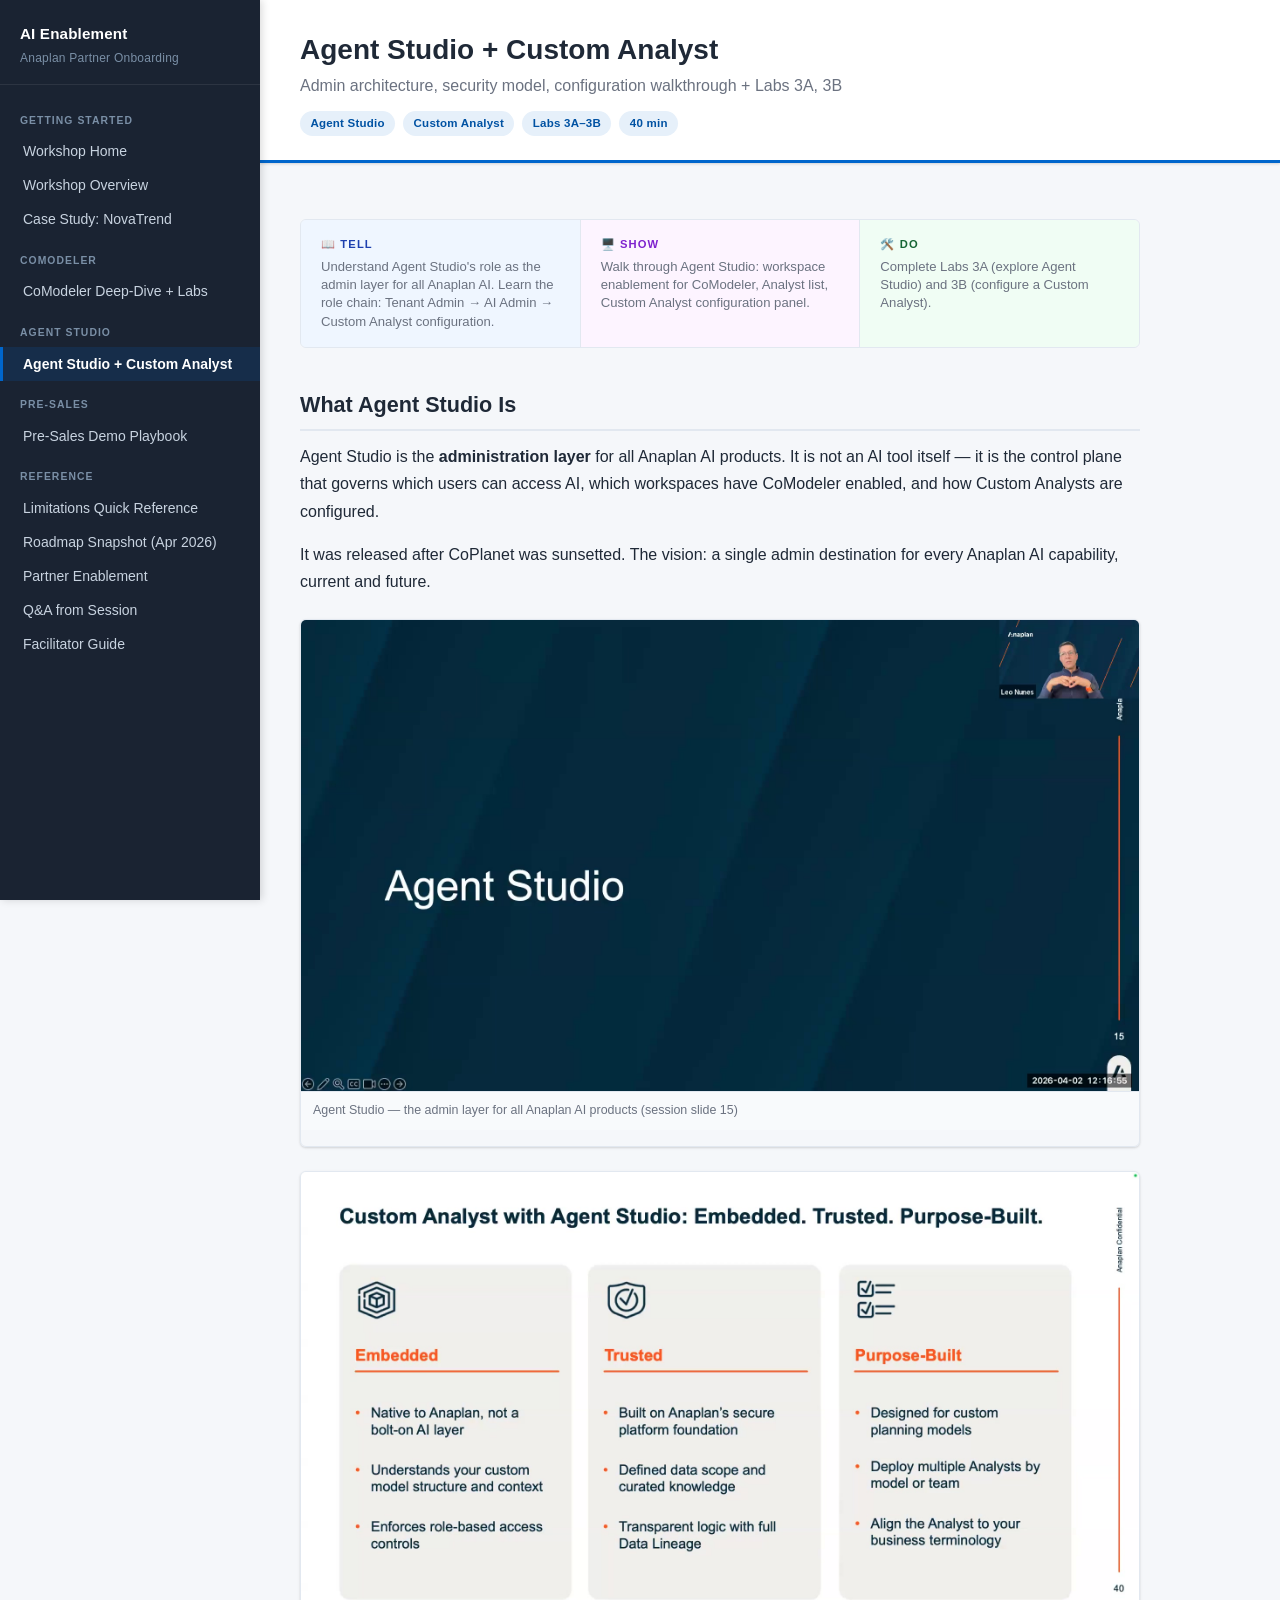
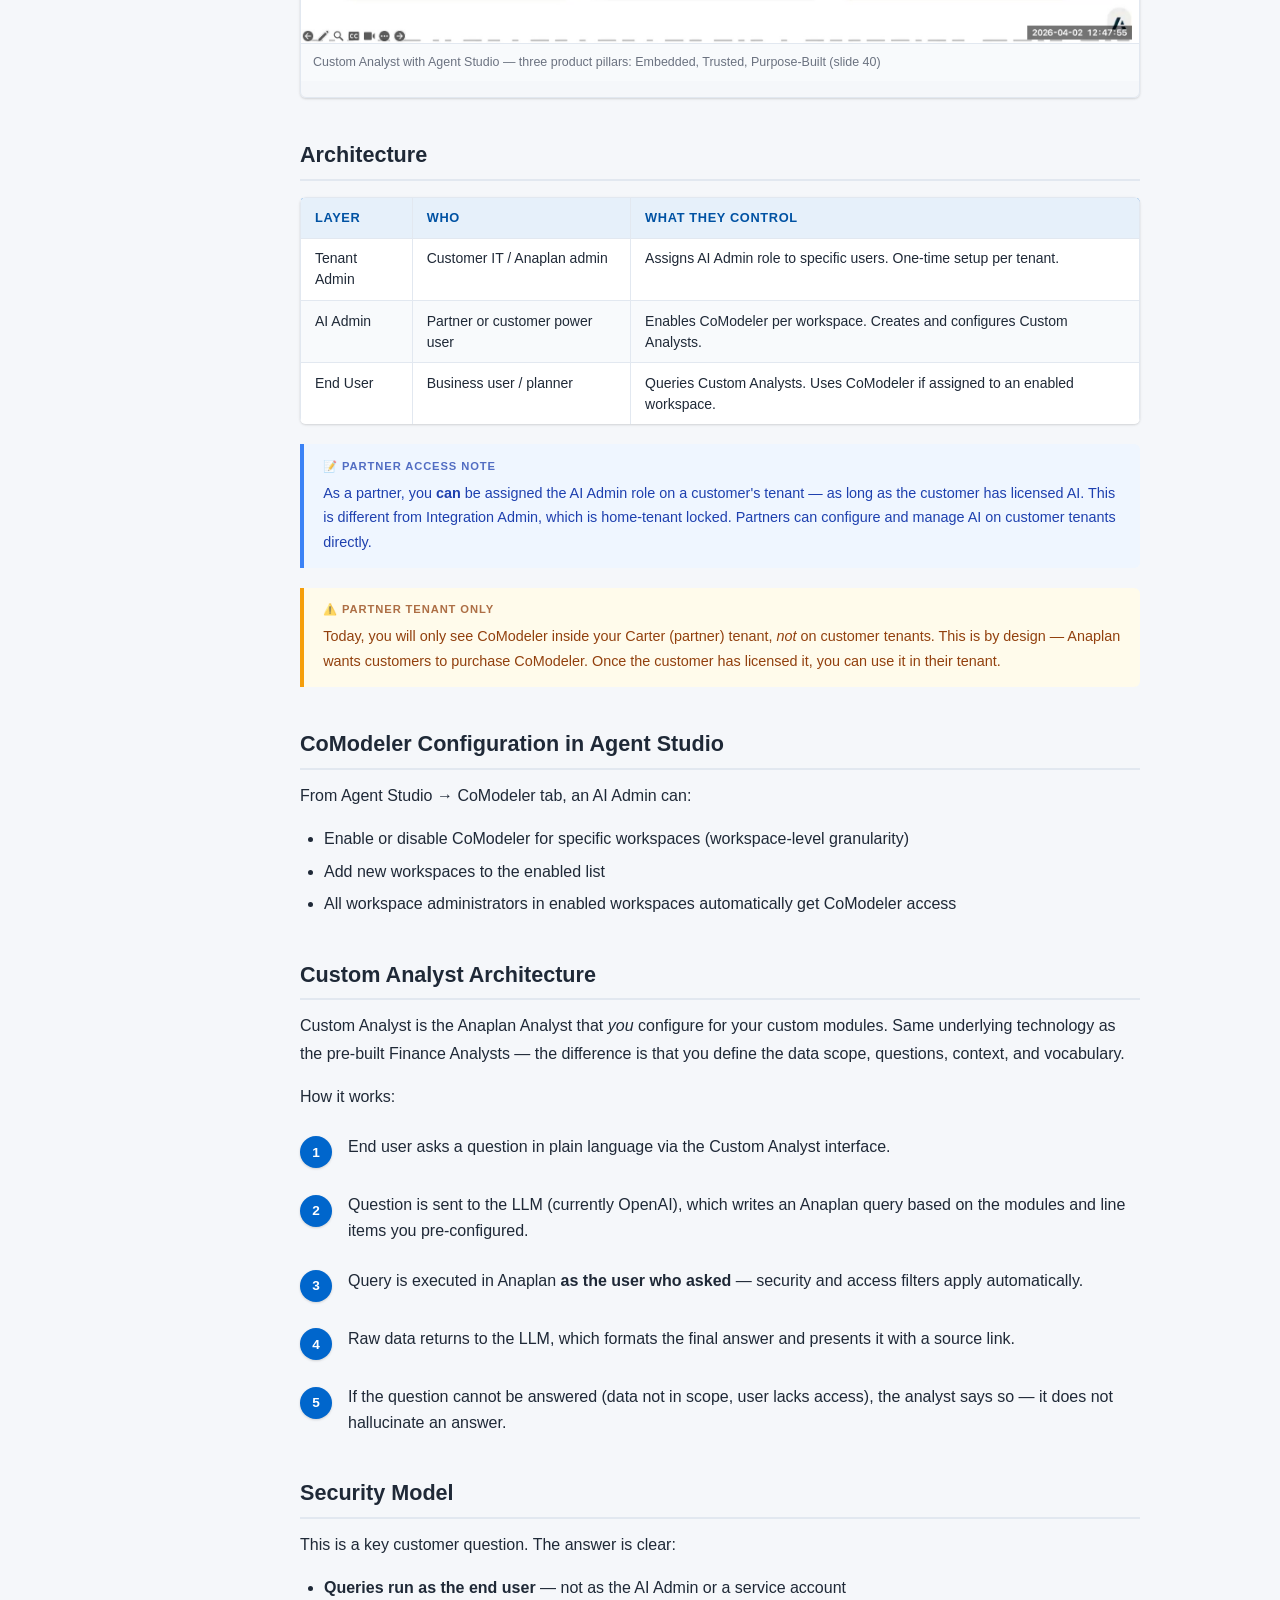
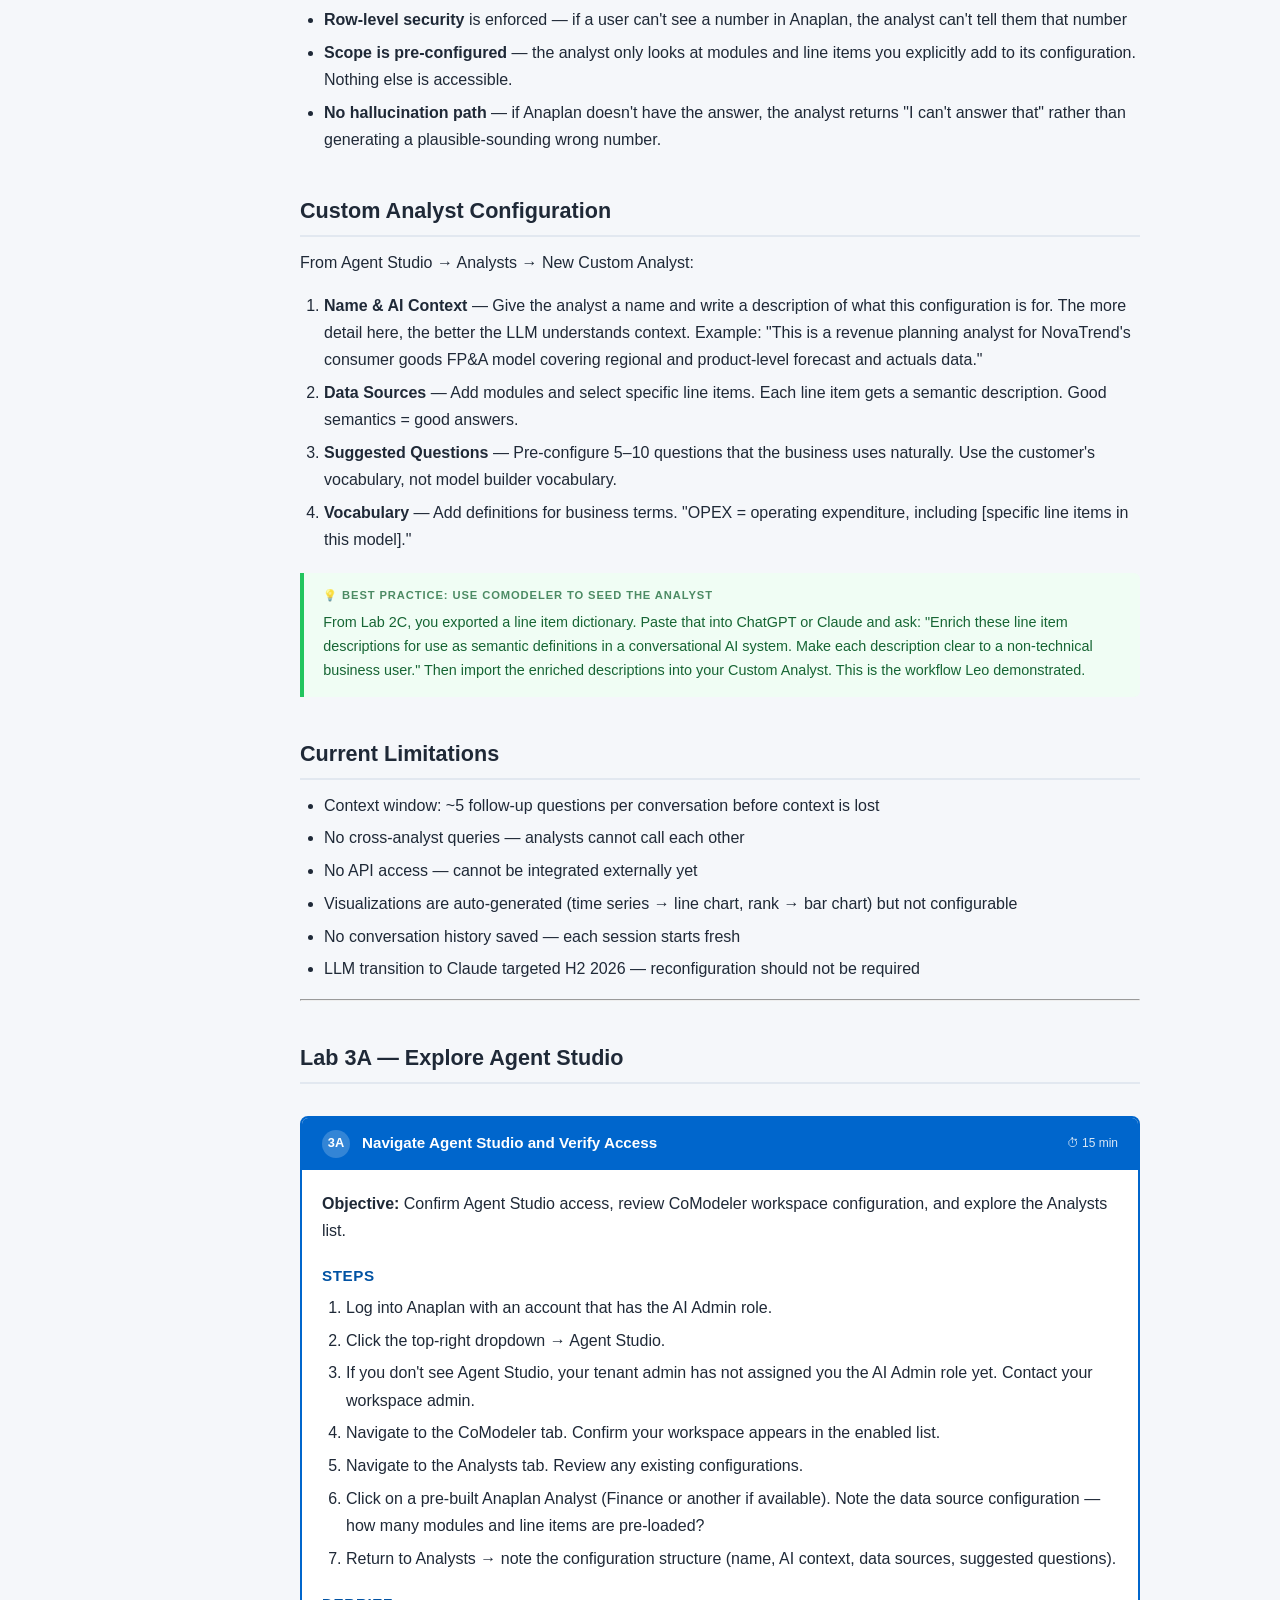
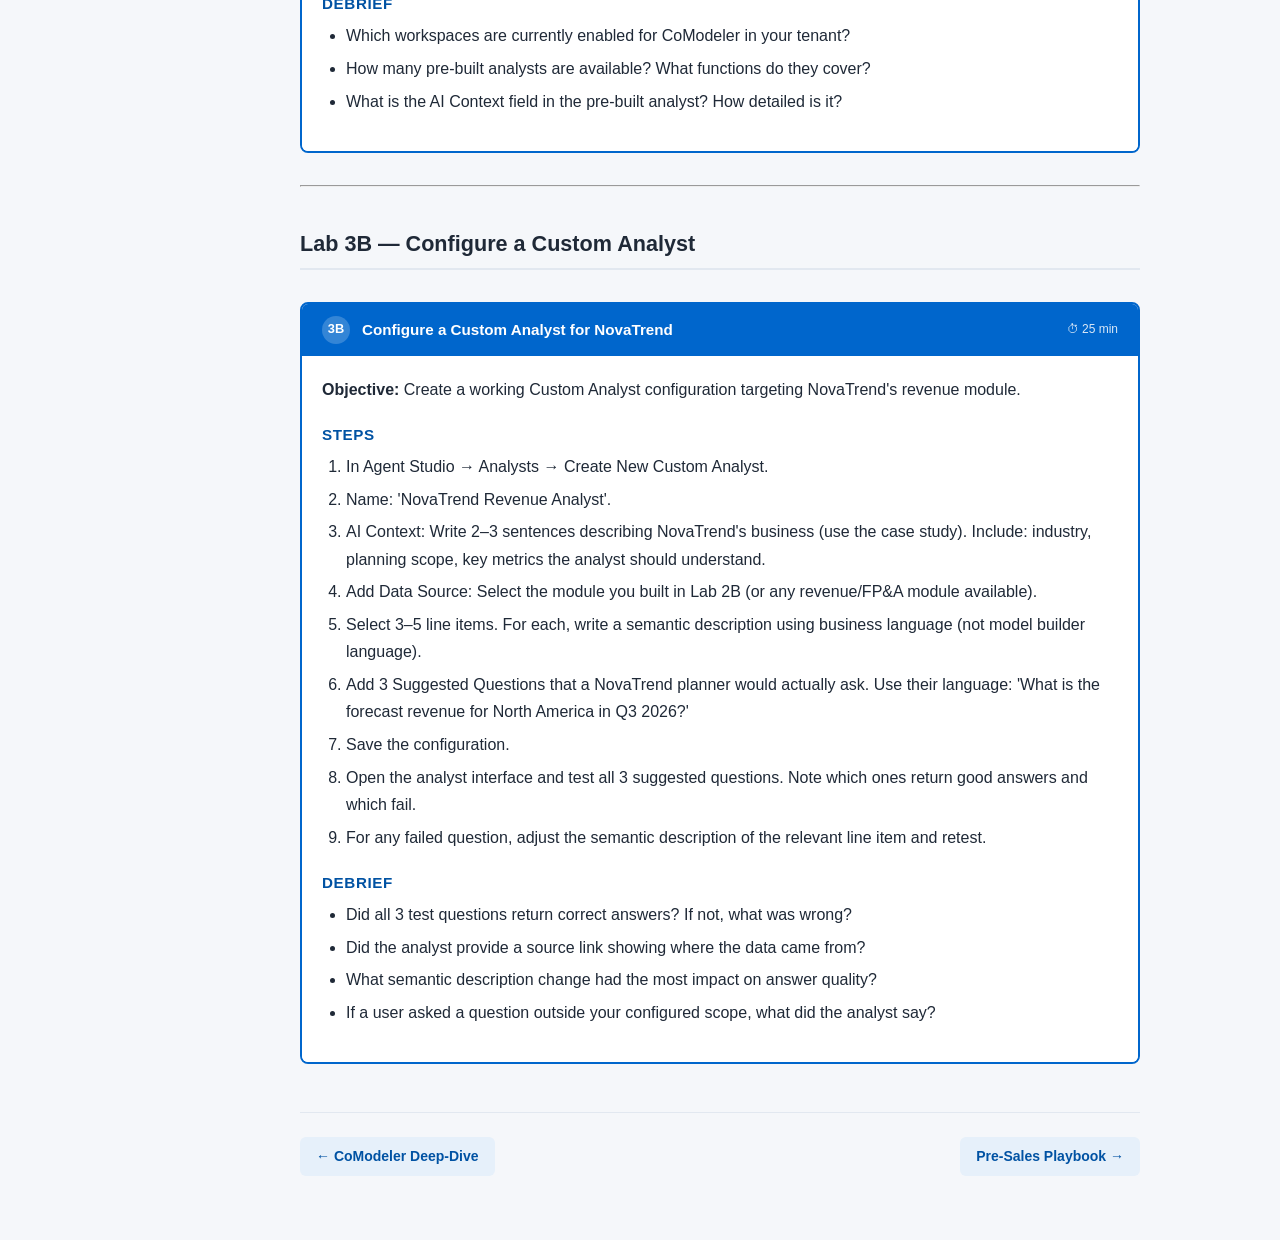
==== 04-agent-studio.html @ 0d99a853 "Initial build: AI Enablement Lab Guide (April 2026)" ====
<!DOCTYPE html>
<html lang="en">
<head>
  <meta charset="UTF-8">
  <meta name="viewport" content="width=device-width, initial-scale=1.0">
  <title>Agent Studio + Custom Analyst — AI Enablement Lab Guide</title>
  <link rel="stylesheet" href="./css/style.css">
</head>
<body>
  <div class="mobile-header">
    <button id="hamburger">☰</button>
    <span>AI Enablement Lab Guide</span>
  </div>

  <nav class="sidebar">
    <div class="sidebar-header">
      <div class="sidebar-title">AI Enablement</div>
      <div class="sidebar-subtitle">Anaplan Partner Onboarding</div>
    </div>
    <ul class="nav-list">
      <li class="nav-section-title">Getting Started</li>
      <li><a class="nav-link" href="./index.html">Workshop Home</a></li>
      <li><a class="nav-link" href="./01-overview.html">Workshop Overview</a></li>
      <li><a class="nav-link" href="./02-case-study.html">Case Study: NovaTrend</a></li>
      <li class="nav-section-title">CoModeler</li>
      <li><a class="nav-link" href="./03-comodeler.html">CoModeler Deep-Dive + Labs</a></li>
      <li class="nav-section-title">Agent Studio</li>
      <li><a class="nav-link active" href="./04-agent-studio.html">Agent Studio + Custom Analyst</a></li>
      <li class="nav-section-title">Pre-Sales</li>
      <li><a class="nav-link" href="./05-presales-demo.html">Pre-Sales Demo Playbook</a></li>
      <li class="nav-section-title">Reference</li>
      <li><a class="nav-link" href="./06-limitations.html">Limitations Quick Reference</a></li>
      <li><a class="nav-link" href="./07-roadmap.html">Roadmap Snapshot (Apr 2026)</a></li>
      <li><a class="nav-link" href="./08-partner-enablement.html">Partner Enablement</a></li>
      <li><a class="nav-link" href="./09-qanda.html">Q&amp;A from Session</a></li>
      <li><a class="nav-link" href="./10-facilitator.html">Facilitator Guide</a></li>
    </ul>
  </nav>

  <main class="main-content">
    <div class="content-header">
      <h1>Agent Studio + Custom Analyst</h1>
      <p class="subtitle">Admin architecture, security model, configuration walkthrough + Labs 3A, 3B</p>
      <div class="badge-row">
        <span class="content-badge">Agent Studio</span>
        <span class="content-badge">Custom Analyst</span>
        <span class="content-badge">Labs 3A–3B</span>
        <span class="content-badge">40 min</span>
      </div>
    </div>
    <div class="content-body">
      <div class="tsd-banner">
        <div class="tsd-step tsd-step-tell">
          <div class="tsd-step-label">📖 Tell</div>
          <div class="tsd-step-desc">Understand Agent Studio's role as the admin layer for all Anaplan AI. Learn the role chain: Tenant Admin → AI Admin → Custom Analyst configuration.</div>
        </div>
        <div class="tsd-step tsd-step-show">
          <div class="tsd-step-label">🖥️ Show</div>
          <div class="tsd-step-desc">Walk through Agent Studio: workspace enablement for CoModeler, Analyst list, Custom Analyst configuration panel.</div>
        </div>
        <div class="tsd-step tsd-step-do">
          <div class="tsd-step-label">🛠️ Do</div>
          <div class="tsd-step-desc">Complete Labs 3A (explore Agent Studio) and 3B (configure a Custom Analyst).</div>
        </div>
      </div>

      <h2>What Agent Studio Is</h2>
      <p>Agent Studio is the <strong>administration layer</strong> for all Anaplan AI products. It is not an AI tool itself — it is the control plane that governs which users can access AI, which workspaces have CoModeler enabled, and how Custom Analysts are configured.</p>

      <p>It was released after CoPlanet was sunsetted. The vision: a single admin destination for every Anaplan AI capability, current and future.</p>

      <div class="screenshot-wrap">
        <img src="./img/ss-0840.jpg" alt="Agent Studio title slide" class="screenshot">
        <p class="screenshot-caption">Agent Studio — the admin layer for all Anaplan AI products (session slide 15)</p>
      </div>

      <div class="screenshot-wrap">
        <img src="./img/ss-2700.jpg" alt="Custom Analyst — Embedded, Trusted, Purpose-Built pillars" class="screenshot">
        <p class="screenshot-caption">Custom Analyst with Agent Studio — three product pillars: Embedded, Trusted, Purpose-Built (slide 40)</p>
      </div>

      <h2>Architecture</h2>
            <div class="table-wrap">
        <table>
          <thead><tr><th>Layer</th><th>Who</th><th>What They Control</th></tr></thead>
          <tbody>
        <tr><td>Tenant Admin</td><td>Customer IT / Anaplan admin</td><td>Assigns AI Admin role to specific users. One-time setup per tenant.</td></tr>
        <tr><td>AI Admin</td><td>Partner or customer power user</td><td>Enables CoModeler per workspace. Creates and configures Custom Analysts.</td></tr>
        <tr><td>End User</td><td>Business user / planner</td><td>Queries Custom Analysts. Uses CoModeler if assigned to an enabled workspace.</td></tr>
          </tbody>
        </table>
      </div>

      <div class="callout-note">
        <span class="callout-label">📝 Partner Access Note</span>
        <p>As a partner, you <strong>can</strong> be assigned the AI Admin role on a customer's tenant — as long as the customer has licensed AI. This is different from Integration Admin, which is home-tenant locked. Partners can configure and manage AI on customer tenants directly.</p>
      </div>

      <div class="callout-warning">
        <span class="callout-label">⚠️ Partner Tenant Only</span>
        <p>Today, you will only see CoModeler inside your Carter (partner) tenant, <em>not</em> on customer tenants. This is by design — Anaplan wants customers to purchase CoModeler. Once the customer has licensed it, you can use it in their tenant.</p>
      </div>

      <h2>CoModeler Configuration in Agent Studio</h2>
      <p>From Agent Studio → CoModeler tab, an AI Admin can:</p>
      <ul>
        <li>Enable or disable CoModeler for specific workspaces (workspace-level granularity)</li>
        <li>Add new workspaces to the enabled list</li>
        <li>All workspace administrators in enabled workspaces automatically get CoModeler access</li>
      </ul>

      <h2>Custom Analyst Architecture</h2>
      <p>Custom Analyst is the Anaplan Analyst that <em>you</em> configure for your custom modules. Same underlying technology as the pre-built Finance Analysts — the difference is that you define the data scope, questions, context, and vocabulary.</p>

      <p>How it works:</p>
      <div class="step">
        <div class="step-badge">1</div>
        <div class="step-content">End user asks a question in plain language via the Custom Analyst interface.</div>
      </div>
      <div class="step">
        <div class="step-badge">2</div>
        <div class="step-content">Question is sent to the LLM (currently OpenAI), which writes an Anaplan query based on the modules and line items you pre-configured.</div>
      </div>
      <div class="step">
        <div class="step-badge">3</div>
        <div class="step-content">Query is executed in Anaplan <strong>as the user who asked</strong> — security and access filters apply automatically.</div>
      </div>
      <div class="step">
        <div class="step-badge">4</div>
        <div class="step-content">Raw data returns to the LLM, which formats the final answer and presents it with a source link.</div>
      </div>
      <div class="step">
        <div class="step-badge">5</div>
        <div class="step-content">If the question cannot be answered (data not in scope, user lacks access), the analyst says so — it does not hallucinate an answer.</div>
      </div>

      <h2>Security Model</h2>
      <p>This is a key customer question. The answer is clear:</p>
      <ul>
        <li><strong>Queries run as the end user</strong> — not as the AI Admin or a service account</li>
        <li><strong>Row-level security</strong> is enforced — if a user can't see a number in Anaplan, the analyst can't tell them that number</li>
        <li><strong>Scope is pre-configured</strong> — the analyst only looks at modules and line items you explicitly add to its configuration. Nothing else is accessible.</li>
        <li><strong>No hallucination path</strong> — if Anaplan doesn't have the answer, the analyst returns "I can't answer that" rather than generating a plausible-sounding wrong number.</li>
      </ul>

      <h2>Custom Analyst Configuration</h2>
      <p>From Agent Studio → Analysts → New Custom Analyst:</p>
      <ol>
        <li><strong>Name &amp; AI Context</strong> — Give the analyst a name and write a description of what this configuration is for. The more detail here, the better the LLM understands context. Example: "This is a revenue planning analyst for NovaTrend's consumer goods FP&amp;A model covering regional and product-level forecast and actuals data."</li>
        <li><strong>Data Sources</strong> — Add modules and select specific line items. Each line item gets a semantic description. Good semantics = good answers.</li>
        <li><strong>Suggested Questions</strong> — Pre-configure 5–10 questions that the business uses naturally. Use the customer's vocabulary, not model builder vocabulary.</li>
        <li><strong>Vocabulary</strong> — Add definitions for business terms. "OPEX = operating expenditure, including [specific line items in this model]."</li>
      </ol>

      <div class="callout-tip">
        <span class="callout-label">💡 Best Practice: Use CoModeler to Seed the Analyst</span>
        <p>From Lab 2C, you exported a line item dictionary. Paste that into ChatGPT or Claude and ask: "Enrich these line item descriptions for use as semantic definitions in a conversational AI system. Make each description clear to a non-technical business user." Then import the enriched descriptions into your Custom Analyst. This is the workflow Leo demonstrated.</p>
      </div>

      <h2>Current Limitations</h2>
      <ul>
        <li>Context window: ~5 follow-up questions per conversation before context is lost</li>
        <li>No cross-analyst queries — analysts cannot call each other</li>
        <li>No API access — cannot be integrated externally yet</li>
        <li>Visualizations are auto-generated (time series → line chart, rank → bar chart) but not configurable</li>
        <li>No conversation history saved — each session starts fresh</li>
        <li>LLM transition to Claude targeted H2 2026 — reconfiguration should not be required</li>
      </ul>

      <hr>
      <h2>Lab 3A — Explore Agent Studio</h2>
            <div class="mini-lab">
        <div class="mini-lab-header">
          <div class="mini-lab-number">3A</div>
          <div class="mini-lab-title">Navigate Agent Studio and Verify Access</div>
          <div class="mini-lab-duration">⏱ 15 min</div>
        </div>
        <div class="mini-lab-body">
          <p><strong>Objective:</strong> Confirm Agent Studio access, review CoModeler workspace configuration, and explore the Analysts list.</p>
          <h4>Steps</h4>
          <ol>
          <li>Log into Anaplan with an account that has the AI Admin role.</li>
          <li>Click the top-right dropdown → Agent Studio.</li>
          <li>If you don't see Agent Studio, your tenant admin has not assigned you the AI Admin role yet. Contact your workspace admin.</li>
          <li>Navigate to the CoModeler tab. Confirm your workspace appears in the enabled list.</li>
          <li>Navigate to the Analysts tab. Review any existing configurations.</li>
          <li>Click on a pre-built Anaplan Analyst (Finance or another if available). Note the data source configuration — how many modules and line items are pre-loaded?</li>
          <li>Return to Analysts → note the configuration structure (name, AI context, data sources, suggested questions).</li>
          </ol>
          <h4>Debrief</h4>
          <ul>
          <li>Which workspaces are currently enabled for CoModeler in your tenant?</li>
          <li>How many pre-built analysts are available? What functions do they cover?</li>
          <li>What is the AI Context field in the pre-built analyst? How detailed is it?</li>
          </ul>
        </div>
      </div>

      <hr>
      <h2>Lab 3B — Configure a Custom Analyst</h2>
            <div class="mini-lab">
        <div class="mini-lab-header">
          <div class="mini-lab-number">3B</div>
          <div class="mini-lab-title">Configure a Custom Analyst for NovaTrend</div>
          <div class="mini-lab-duration">⏱ 25 min</div>
        </div>
        <div class="mini-lab-body">
          <p><strong>Objective:</strong> Create a working Custom Analyst configuration targeting NovaTrend's revenue module.</p>
          <h4>Steps</h4>
          <ol>
          <li>In Agent Studio → Analysts → Create New Custom Analyst.</li>
          <li>Name: 'NovaTrend Revenue Analyst'.</li>
          <li>AI Context: Write 2–3 sentences describing NovaTrend's business (use the case study). Include: industry, planning scope, key metrics the analyst should understand.</li>
          <li>Add Data Source: Select the module you built in Lab 2B (or any revenue/FP&amp;A module available).</li>
          <li>Select 3–5 line items. For each, write a semantic description using business language (not model builder language).</li>
          <li>Add 3 Suggested Questions that a NovaTrend planner would actually ask. Use their language: 'What is the forecast revenue for North America in Q3 2026?'</li>
          <li>Save the configuration.</li>
          <li>Open the analyst interface and test all 3 suggested questions. Note which ones return good answers and which fail.</li>
          <li>For any failed question, adjust the semantic description of the relevant line item and retest.</li>
          </ol>
          <h4>Debrief</h4>
          <ul>
          <li>Did all 3 test questions return correct answers? If not, what was wrong?</li>
          <li>Did the analyst provide a source link showing where the data came from?</li>
          <li>What semantic description change had the most impact on answer quality?</li>
          <li>If a user asked a question outside your configured scope, what did the analyst say?</li>
          </ul>
        </div>
      </div>
      <div class="prevnext-nav">
      <a class="prevnext-prev" href="./03-comodeler.html">&larr; CoModeler Deep-Dive</a>
      <a class="prevnext-next" href="./05-presales-demo.html">Pre-Sales Playbook &rarr;</a>
      </div>
    </div>
  </main>
  <script src="./js/nav.js"></script>
</body>
</html>
---- css/style.css ----
/* ============================================================
   T&Q Lab Guide — Main Stylesheet
   Anaplan RPM Apps Workshop
   ============================================================ */

:root {
  --color-primary: #0066CC;
  --color-primary-dark: #0052a3;
  --color-primary-light: #e6f0fa;
  --color-sidebar-bg: #1a2332;
  --color-sidebar-text: #c8d3e0;
  --color-sidebar-heading: #7a8fa6;
  --color-sidebar-active: #0066CC;
  --color-sidebar-hover-bg: #243044;
  --color-bg: #f5f7fa;
  --color-white: #ffffff;
  --color-text: #1f2937;
  --color-text-muted: #6b7280;
  --color-border: #e2e8f0;

  /* Callout colors */
  --color-tip-border: #22c55e;
  --color-tip-bg: #f0fdf4;
  --color-tip-text: #166534;
  --color-warning-border: #f59e0b;
  --color-warning-bg: #fffbeb;
  --color-warning-text: #92400e;
  --color-note-border: #3b82f6;
  --color-note-bg: #eff6ff;
  --color-note-text: #1e40af;
  --color-important-border: #ef4444;
  --color-important-bg: #fef2f2;
  --color-important-text: #991b1b;

  --sidebar-width: 260px;
  --header-height: 52px;
  --font-sans: -apple-system, BlinkMacSystemFont, 'Segoe UI', Roboto, Oxygen, Ubuntu, sans-serif;
  --font-mono: 'SFMono-Regular', Consolas, 'Liberation Mono', Menlo, monospace;
  --radius: 6px;
  --shadow: 0 1px 3px rgba(0,0,0,0.1), 0 1px 2px rgba(0,0,0,0.06);
  --shadow-md: 0 4px 6px -1px rgba(0,0,0,0.1), 0 2px 4px -1px rgba(0,0,0,0.06);
}

/* ============================================================
   Reset & Base
   ============================================================ */

*, *::before, *::after {
  box-sizing: border-box;
  margin: 0;
  padding: 0;
}

html {
  font-size: 16px;
  scroll-behavior: smooth;
}

body {
  font-family: var(--font-sans);
  background: var(--color-bg);
  color: var(--color-text);
  line-height: 1.6;
}

/* ============================================================
   Mobile Header (hidden on desktop)
   ============================================================ */

.mobile-header {
  display: none;
  position: fixed;
  top: 0;
  left: 0;
  right: 0;
  height: var(--header-height);
  background: var(--color-sidebar-bg);
  color: #fff;
  align-items: center;
  padding: 0 1rem;
  gap: 1rem;
  z-index: 200;
  box-shadow: var(--shadow-md);
}

.mobile-header span {
  font-size: 1rem;
  font-weight: 600;
  color: #fff;
}

#hamburger {
  background: none;
  border: none;
  color: #fff;
  font-size: 1.4rem;
  cursor: pointer;
  padding: 4px 8px;
  border-radius: var(--radius);
  transition: background 0.15s;
}

#hamburger:hover {
  background: rgba(255,255,255,0.1);
}

/* ============================================================
   Sidebar
   ============================================================ */

.sidebar {
  position: fixed;
  top: 0;
  left: 0;
  bottom: 0;
  width: var(--sidebar-width);
  background: var(--color-sidebar-bg);
  color: var(--color-sidebar-text);
  overflow-y: auto;
  z-index: 100;
  display: flex;
  flex-direction: column;
  box-shadow: 2px 0 8px rgba(0,0,0,0.15);
}

.sidebar-header {
  padding: 1.5rem 1.25rem 1rem;
  border-bottom: 1px solid rgba(255,255,255,0.08);
  flex-shrink: 0;
}

.sidebar-title {
  font-size: 0.95rem;
  font-weight: 700;
  color: #fff;
  letter-spacing: 0.01em;
  line-height: 1.3;
}

.sidebar-subtitle {
  font-size: 0.75rem;
  color: var(--color-sidebar-heading);
  margin-top: 0.3rem;
  letter-spacing: 0.02em;
}

.nav-list {
  list-style: none;
  padding: 0.75rem 0 2rem;
  flex: 1;
}

.nav-section-title {
  font-size: 0.65rem;
  font-weight: 700;
  text-transform: uppercase;
  letter-spacing: 0.1em;
  color: var(--color-sidebar-heading);
  padding: 1rem 1.25rem 0.35rem;
  cursor: default;
}

.nav-link {
  display: block;
  padding: 0.45rem 1.25rem;
  font-size: 0.875rem;
  color: var(--color-sidebar-text);
  text-decoration: none;
  border-left: 3px solid transparent;
  transition: background 0.15s, color 0.15s, border-color 0.15s;
  line-height: 1.4;
}

.nav-link:hover {
  background: var(--color-sidebar-hover-bg);
  color: #fff;
  border-left-color: rgba(0,102,204,0.5);
}

.nav-link.active {
  background: rgba(0,102,204,0.15);
  color: #fff;
  border-left-color: var(--color-primary);
  font-weight: 600;
}

/* ============================================================
   Main Content
   ============================================================ */

.main-content {
  margin-left: var(--sidebar-width);
  min-height: 100vh;
  background: var(--color-bg);
}

.content-header {
  background: var(--color-white);
  border-bottom: 3px solid var(--color-primary);
  padding: 2rem 2.5rem 1.5rem;
  box-shadow: var(--shadow);
}

.content-header h1 {
  font-size: 1.75rem;
  font-weight: 700;
  color: var(--color-text);
  line-height: 1.25;
}

.content-header .subtitle {
  font-size: 1rem;
  color: var(--color-text-muted);
  margin-top: 0.4rem;
}

.content-header .badge-row {
  display: flex;
  gap: 0.5rem;
  flex-wrap: wrap;
  margin-top: 0.75rem;
}

.content-badge {
  display: inline-block;
  padding: 0.2rem 0.65rem;
  font-size: 0.72rem;
  font-weight: 600;
  border-radius: 999px;
  background: var(--color-primary-light);
  color: var(--color-primary-dark);
  letter-spacing: 0.02em;
}

.content-body {
  padding: 2rem 2.5rem 4rem;
  max-width: 920px;
}

/* ============================================================
   Typography
   ============================================================ */

.content-body h2 {
  font-size: 1.35rem;
  font-weight: 700;
  color: var(--color-text);
  margin: 2.5rem 0 0.75rem;
  padding-bottom: 0.4rem;
  border-bottom: 2px solid var(--color-border);
}

.content-body h2:first-child {
  margin-top: 0;
}

.content-body h3 {
  font-size: 1.1rem;
  font-weight: 600;
  color: var(--color-text);
  margin: 1.75rem 0 0.5rem;
}

.content-body h4 {
  font-size: 0.95rem;
  font-weight: 600;
  color: var(--color-text);
  margin: 1.25rem 0 0.35rem;
  text-transform: uppercase;
  letter-spacing: 0.04em;
  color: var(--color-primary-dark);
}

.content-body p {
  margin: 0 0 1rem;
  line-height: 1.7;
}

.content-body ul, .content-body ol {
  margin: 0 0 1rem 1.5rem;
  line-height: 1.7;
}

.content-body li {
  margin-bottom: 0.35rem;
}

.content-body strong {
  font-weight: 600;
}

/* ============================================================
   Step Badges
   ============================================================ */

.step {
  display: flex;
  gap: 1rem;
  align-items: flex-start;
  margin: 1.5rem 0;
}

.step-badge {
  display: inline-flex;
  align-items: center;
  justify-content: center;
  width: 2rem;
  height: 2rem;
  min-width: 2rem;
  background: var(--color-primary);
  color: #fff;
  font-size: 0.85rem;
  font-weight: 700;
  border-radius: 50%;
  box-shadow: var(--shadow);
  flex-shrink: 0;
  margin-top: 0.15rem;
}

.step-content {
  flex: 1;
}

.step-content h3 {
  margin-top: 0;
  margin-bottom: 0.35rem;
}

/* ============================================================
   Callout Boxes
   ============================================================ */

.callout-tip,
.callout-warning,
.callout-note,
.callout-important {
  margin: 1.25rem 0;
  padding: 0.85rem 1rem 0.85rem 1.2rem;
  border-radius: 0 var(--radius) var(--radius) 0;
  border-left: 4px solid;
  position: relative;
}

.callout-tip {
  background: var(--color-tip-bg);
  border-left-color: var(--color-tip-border);
  color: var(--color-tip-text);
}

.callout-warning {
  background: var(--color-warning-bg);
  border-left-color: var(--color-warning-border);
  color: var(--color-warning-text);
}

.callout-note {
  background: var(--color-note-bg);
  border-left-color: var(--color-note-border);
  color: var(--color-note-text);
}

.callout-important {
  background: var(--color-important-bg);
  border-left-color: var(--color-important-border);
  color: var(--color-important-text);
}

.callout-tip .callout-label,
.callout-warning .callout-label,
.callout-note .callout-label,
.callout-important .callout-label {
  font-size: 0.7rem;
  font-weight: 700;
  text-transform: uppercase;
  letter-spacing: 0.08em;
  display: block;
  margin-bottom: 0.3rem;
  opacity: 0.75;
}

.callout-tip p, .callout-warning p, .callout-note p, .callout-important p {
  margin: 0;
  font-size: 0.9rem;
}

.callout-tip ul, .callout-warning ul, .callout-note ul, .callout-important ul {
  margin: 0.35rem 0 0 1.25rem;
  font-size: 0.9rem;
}

/* ============================================================
   Screenshot Placeholders
   ============================================================ */

.screenshot-placeholder {
  min-height: 200px;
  border: 2px dashed var(--color-border);
  background: #f8fafc;
  border-radius: var(--radius);
  display: flex;
  flex-direction: column;
  align-items: center;
  justify-content: center;
  margin: 1.25rem 0;
  padding: 2rem;
  text-align: center;
  color: var(--color-text-muted);
}

.screenshot-placeholder .ss-icon {
  font-size: 2rem;
  margin-bottom: 0.5rem;
  opacity: 0.4;
}

.screenshot-placeholder .ss-label {
  font-style: italic;
  font-size: 0.875rem;
  font-weight: 500;
}

.screenshot-placeholder .ss-desc {
  font-size: 0.78rem;
  margin-top: 0.25rem;
  opacity: 0.7;
}

/* ============================================================
   Tables
   ============================================================ */

.table-wrap {
  overflow-x: auto;
  margin: 1.25rem 0;
  border-radius: var(--radius);
  box-shadow: var(--shadow);
}

table {
  width: 100%;
  border-collapse: collapse;
  background: var(--color-white);
  font-size: 0.875rem;
}

thead {
  background: var(--color-primary);
  color: #fff;
}

thead th {
  padding: 0.65rem 1rem;
  text-align: left;
  font-weight: 600;
  font-size: 0.8rem;
  text-transform: uppercase;
  letter-spacing: 0.05em;
}

tbody tr:nth-child(even) {
  background: #f8fafc;
}

tbody tr:hover {
  background: var(--color-primary-light);
}

tbody td {
  padding: 0.6rem 1rem;
  border-bottom: 1px solid var(--color-border);
  vertical-align: top;
  line-height: 1.5;
}

tbody tr:last-child td {
  border-bottom: none;
}

/* ============================================================
   Code
   ============================================================ */

code {
  font-family: var(--font-mono);
  font-size: 0.85em;
  background: #f1f5f9;
  color: #c7254e;
  padding: 0.15em 0.4em;
  border-radius: 3px;
  border: 1px solid #e2e8f0;
}

pre {
  font-family: var(--font-mono);
  font-size: 0.85rem;
  background: #1e293b;
  color: #e2e8f0;
  padding: 1.25rem 1.5rem;
  border-radius: var(--radius);
  overflow-x: auto;
  margin: 1rem 0;
  line-height: 1.6;
  box-shadow: var(--shadow);
}

pre code {
  background: none;
  color: inherit;
  padding: 0;
  border: none;
  font-size: inherit;
}

/* ============================================================
   SPM Pillar Cards
   ============================================================ */

.pillar-grid {
  display: grid;
  grid-template-columns: repeat(auto-fit, minmax(250px, 1fr));
  gap: 1rem;
  margin: 1.25rem 0;
}

.pillar-card {
  background: var(--color-white);
  border: 1px solid var(--color-border);
  border-radius: var(--radius);
  padding: 1.1rem 1.25rem;
  box-shadow: var(--shadow);
  transition: box-shadow 0.2s, transform 0.2s;
  position: relative;
}

.pillar-card:hover {
  box-shadow: var(--shadow-md);
  transform: translateY(-2px);
}

.pillar-card.featured {
  border-top: 3px solid var(--color-primary);
}

.pillar-number {
  display: inline-flex;
  align-items: center;
  justify-content: center;
  width: 1.6rem;
  height: 1.6rem;
  background: var(--color-primary);
  color: #fff;
  font-size: 0.75rem;
  font-weight: 700;
  border-radius: 50%;
  margin-bottom: 0.6rem;
}

.pillar-card h3 {
  margin: 0 0 0.35rem;
  font-size: 0.95rem;
  color: var(--color-text);
}

.pillar-card p {
  margin: 0;
  font-size: 0.83rem;
  color: var(--color-text-muted);
  line-height: 1.5;
}

.pillar-card .pillar-tag {
  display: inline-block;
  font-size: 0.65rem;
  font-weight: 700;
  padding: 0.15rem 0.5rem;
  border-radius: 999px;
  background: var(--color-primary-light);
  color: var(--color-primary-dark);
  margin-top: 0.5rem;
  text-transform: uppercase;
  letter-spacing: 0.05em;
}

/* ============================================================
   Configurator Page Sections
   ============================================================ */

.config-section {
  background: var(--color-white);
  border: 1px solid var(--color-border);
  border-radius: var(--radius);
  padding: 1.5rem;
  margin: 1.25rem 0;
  box-shadow: var(--shadow);
}

.config-section-header {
  display: flex;
  align-items: center;
  gap: 0.75rem;
  margin-bottom: 1rem;
  padding-bottom: 0.75rem;
  border-bottom: 1px solid var(--color-border);
}

.config-section-num {
  display: inline-flex;
  align-items: center;
  justify-content: center;
  width: 2.2rem;
  height: 2.2rem;
  min-width: 2.2rem;
  background: var(--color-primary);
  color: #fff;
  font-size: 0.9rem;
  font-weight: 700;
  border-radius: var(--radius);
  box-shadow: var(--shadow);
}

.config-section-title {
  font-size: 1.05rem;
  font-weight: 700;
  color: var(--color-text);
}

.config-section-star {
  color: #f59e0b;
  font-size: 1.1rem;
}

/* ============================================================
   Agenda / Schedule
   ============================================================ */

.agenda-table td:first-child {
  font-weight: 600;
  white-space: nowrap;
  color: var(--color-primary-dark);
}

.agenda-table td:nth-child(2) {
  color: var(--color-text-muted);
  font-size: 0.82rem;
  white-space: nowrap;
}

/* ============================================================
   Checklist
   ============================================================ */

.checklist {
  list-style: none;
  margin: 0 0 1rem;
  padding: 0;
}

.checklist li {
  display: flex;
  align-items: flex-start;
  gap: 0.6rem;
  padding: 0.45rem 0;
  border-bottom: 1px solid var(--color-border);
  font-size: 0.875rem;
}

.checklist li:last-child {
  border-bottom: none;
}

.checklist li::before {
  content: '☐';
  font-size: 1rem;
  color: var(--color-primary);
  flex-shrink: 0;
  margin-top: 0.05rem;
}

/* ============================================================
   Utility
   ============================================================ */

.star {
  color: #f59e0b;
}

.text-muted {
  color: var(--color-text-muted);
  font-size: 0.875rem;
}

.divider {
  border: none;
  border-top: 1px solid var(--color-border);
  margin: 2rem 0;
}

.two-col {
  display: grid;
  grid-template-columns: 1fr 1fr;
  gap: 1.25rem;
  margin: 1rem 0;
}

.card {
  background: var(--color-white);
  border: 1px solid var(--color-border);
  border-radius: var(--radius);
  padding: 1.25rem;
  box-shadow: var(--shadow);
}

.card h3 {
  margin-top: 0;
  font-size: 0.95rem;
  color: var(--color-primary-dark);
  border-bottom: 1px solid var(--color-border);
  padding-bottom: 0.5rem;
  margin-bottom: 0.75rem;
}

/* ============================================================
   Index / Landing page
   ============================================================ */

.index-hero {
  background: linear-gradient(135deg, #0052a3 0%, #0066CC 60%, #1a90e0 100%);
  color: #fff;
  padding: 3rem 2.5rem;
  border-bottom: 4px solid var(--color-primary-dark);
}

.index-hero h1 {
  font-size: 2rem;
  font-weight: 800;
  line-height: 1.2;
  margin-bottom: 0.5rem;
}

.index-hero p {
  font-size: 1.05rem;
  opacity: 0.9;
  margin: 0;
}

.index-nav-grid {
  display: grid;
  grid-template-columns: repeat(auto-fit, minmax(200px, 1fr));
  gap: 1rem;
  margin: 1.5rem 0;
}

.index-nav-card {
  background: var(--color-white);
  border: 1px solid var(--color-border);
  border-radius: var(--radius);
  padding: 1.1rem;
  text-decoration: none;
  color: var(--color-text);
  box-shadow: var(--shadow);
  transition: box-shadow 0.2s, transform 0.2s, border-color 0.2s;
  display: block;
}

.index-nav-card:hover {
  box-shadow: var(--shadow-md);
  transform: translateY(-2px);
  border-color: var(--color-primary);
  color: var(--color-text);
  text-decoration: none;
}

.index-nav-card .inc-num {
  font-size: 0.68rem;
  font-weight: 700;
  text-transform: uppercase;
  letter-spacing: 0.08em;
  color: var(--color-primary);
  margin-bottom: 0.3rem;
}

.index-nav-card .inc-title {
  font-size: 0.92rem;
  font-weight: 600;
  line-height: 1.35;
}

.index-nav-card .inc-desc {
  font-size: 0.78rem;
  color: var(--color-text-muted);
  margin-top: 0.3rem;
  line-height: 1.4;
}

/* ============================================================
   Mobile / Responsive
   ============================================================ */

@media (max-width: 768px) {
  .mobile-header {
    display: flex;
  }

  .sidebar {
    transform: translateX(-100%);
    transition: transform 0.25s ease;
    top: var(--header-height);
    z-index: 150;
  }

  .sidebar.open {
    transform: translateX(0);
    box-shadow: 4px 0 20px rgba(0,0,0,0.3);
  }

  .main-content {
    margin-left: 0;
    padding-top: var(--header-height);
  }

  .content-header {
    padding: 1.25rem 1rem 1rem;
  }

  .content-header h1 {
    font-size: 1.35rem;
  }

  .content-body {
    padding: 1.25rem 1rem 3rem;
  }

  .two-col {
    grid-template-columns: 1fr;
  }

  .pillar-grid {
    grid-template-columns: 1fr;
  }

  .index-hero {
    padding: 2rem 1rem;
  }

  .index-hero h1 {
    font-size: 1.5rem;
  }

  .index-nav-grid {
    grid-template-columns: 1fr 1fr;
  }
}

@media (max-width: 480px) {
  .index-nav-grid {
    grid-template-columns: 1fr;
  }
}

/* ============================================================
   Language Switcher
   ============================================================ */

.lang-switcher {
  padding: 0.75rem 1rem;
  border-top: 1px solid rgba(255,255,255,0.08);
  margin-top: auto;
}

.lang-switcher-label {
  font-size: 0.65rem;
  text-transform: uppercase;
  letter-spacing: 0.08em;
  color: var(--color-sidebar-heading);
  margin-bottom: 0.4rem;
  display: block;
}

.lang-select {
  width: 100%;
  background: rgba(255,255,255,0.07);
  border: 1px solid rgba(255,255,255,0.12);
  color: var(--color-sidebar-text);
  border-radius: var(--radius);
  padding: 0.4rem 0.6rem;
  font-size: 0.82rem;
  cursor: pointer;
  appearance: none;
  -webkit-appearance: none;
  background-image: url("data:image/svg+xml,%3Csvg xmlns='http://www.w3.org/2000/svg' width='12' height='12' viewBox='0 0 24 24' fill='none' stroke='%237a8fa6' stroke-width='2'%3E%3Cpolyline points='6 9 12 15 18 9'/%3E%3C/svg%3E");
  background-repeat: no-repeat;
  background-position: right 0.6rem center;
  padding-right: 2rem;
  transition: border-color 0.15s, background-color 0.15s;
}

.lang-select:hover,
.lang-select:focus {
  border-color: var(--color-primary);
  background-color: rgba(255,255,255,0.1);
  outline: none;
}

.lang-select option {
  background: #1a2332;
  color: #c8d3e0;
}

.lang-badge {
  display: inline-block;
  font-size: 0.7rem;
  padding: 1px 5px;
  border-radius: 3px;
  background: rgba(0,102,204,0.3);
  color: #7eb8f7;
  margin-left: 4px;
  vertical-align: middle;
}

/* ============================================================
   Tell-Show-Do Framework Styles
   ============================================================ */

.tsd-banner {
  display: flex;
  gap: 0;
  border: 1px solid var(--color-border);
  border-radius: var(--radius);
  overflow: hidden;
  margin: 1.5rem 0;
}

.tsd-step {
  flex: 1;
  padding: 1rem 1.25rem;
  display: flex;
  flex-direction: column;
  gap: 0.25rem;
}

.tsd-step-tell {
  background: #eff6ff;
  border-right: 1px solid var(--color-border);
}

.tsd-step-show {
  background: #fdf4ff;
  border-right: 1px solid var(--color-border);
}

.tsd-step-do {
  background: #f0fdf4;
}

.tsd-step-label {
  font-size: 0.7rem;
  font-weight: 700;
  text-transform: uppercase;
  letter-spacing: 0.1em;
}

.tsd-step-tell .tsd-step-label { color: #1e40af; }
.tsd-step-show .tsd-step-label { color: #7e22ce; }
.tsd-step-do .tsd-step-label { color: #166534; }

.tsd-step-heading {
  font-size: 0.95rem;
  font-weight: 600;
  color: var(--color-text);
}

.tsd-step-desc {
  font-size: 0.82rem;
  color: var(--color-text-muted);
  line-height: 1.4;
}

.callout-do {
  background: #f0fdf4;
  border-left: 4px solid #22c55e;
  border-radius: 0 var(--radius) var(--radius) 0;
  padding: 1rem 1.25rem;
  margin: 1.5rem 0;
}

.callout-do .callout-label {
  display: block;
  font-size: 0.72rem;
  font-weight: 700;
  text-transform: uppercase;
  letter-spacing: 0.08em;
  color: #166534;
  margin-bottom: 0.4rem;
}

.callout-do p, .callout-do ul {
  font-size: 0.9rem;
  color: #14532d;
}

.callout-do ul {
  padding-left: 1.25rem;
  margin-top: 0.5rem;
}

.callout-do ul li {
  margin-bottom: 0.3rem;
}

.callout-show {
  background: #fdf4ff;
  border-left: 4px solid #a855f7;
  border-radius: 0 var(--radius) var(--radius) 0;
  padding: 1rem 1.25rem;
  margin: 1.5rem 0;
}

.callout-show .callout-label {
  display: block;
  font-size: 0.72rem;
  font-weight: 700;
  text-transform: uppercase;
  letter-spacing: 0.08em;
  color: #7e22ce;
  margin-bottom: 0.4rem;
}

.callout-show p {
  font-size: 0.9rem;
  color: #581c87;
}

@media (max-width: 600px) {
  .tsd-banner {
    flex-direction: column;
  }
  .tsd-step-tell, .tsd-step-show {
    border-right: none;
    border-bottom: 1px solid var(--color-border);
  }
}

/* ============================================================
   Inter-App Data Flow Diagram
   ============================================================ */

.flow-diagram {
  display: flex;
  align-items: center;
  gap: 0;
  margin: 1.5rem 0;
  overflow-x: auto;
}

.flow-node {
  flex: 1;
  min-width: 160px;
  padding: 1.25rem 1rem;
  border-radius: var(--radius);
  text-align: center;
  border: 2px solid transparent;
}

.flow-node-seg {
  background: #fdf4ff;
  border-color: #a855f7;
}

.flow-node-tq {
  background: #eff6ff;
  border-color: #3b82f6;
}

.flow-node-cap {
  background: #f0fdf4;
  border-color: #22c55e;
}

.flow-node-icon {
  font-size: 1.8rem;
  margin-bottom: 0.4rem;
}

.flow-node-label {
  font-size: 0.85rem;
  font-weight: 700;
  color: var(--color-text);
  margin-bottom: 0.4rem;
}

.flow-node-desc {
  font-size: 0.75rem;
  color: var(--color-text-muted);
  line-height: 1.4;
}

.flow-arrow {
  display: flex;
  flex-direction: column;
  align-items: center;
  padding: 0 0.5rem;
  min-width: 80px;
}

.flow-arrow-line {
  width: 100%;
  height: 2px;
  background: var(--color-border);
  position: relative;
}

.flow-arrow-line::after {
  content: '▶';
  position: absolute;
  right: -6px;
  top: -9px;
  font-size: 0.8rem;
  color: var(--color-text-muted);
}

.flow-arrow-label {
  font-size: 0.68rem;
  color: var(--color-text-muted);
  text-align: center;
  margin-top: 0.4rem;
  line-height: 1.3;
}

@media (max-width: 700px) {
  .flow-diagram {
    flex-direction: column;
  }
  .flow-arrow {
    transform: rotate(90deg);
    min-width: 60px;
  }
}

/* ============================================================
   Configure vs. Extend Decision Tree
   ============================================================ */

.decision-tree {
  background: #f8fafc;
  border: 1px solid var(--color-border);
  border-radius: var(--radius);
  padding: 1.5rem;
  margin: 1.5rem 0;
}

.dt-question {
  background: #fff;
  border: 1px solid #94a3b8;
  border-radius: var(--radius);
  padding: 0.6rem 1rem;
  font-size: 0.88rem;
  font-weight: 600;
  color: var(--color-text);
  margin-bottom: 0.75rem;
  display: inline-block;
}

.dt-branches {
  padding-left: 1.5rem;
  border-left: 2px solid var(--color-border);
  margin-left: 0.5rem;
  display: flex;
  flex-direction: column;
  gap: 0.75rem;
}

.dt-branch {
  display: flex;
  flex-direction: column;
  gap: 0.5rem;
}

.dt-branch-label {
  font-size: 0.72rem;
  font-weight: 700;
  text-transform: uppercase;
  letter-spacing: 0.08em;
  padding: 0.2rem 0.6rem;
  border-radius: 20px;
  display: inline-block;
  width: fit-content;
}

.dt-yes {
  background: #dcfce7;
  color: #166534;
}

.dt-no {
  background: #fee2e2;
  color: #991b1b;
}

.dt-answer {
  font-size: 0.85rem;
  padding: 0.5rem 0.75rem;
  border-radius: var(--radius);
  border-left: 3px solid transparent;
}

.dt-configure {
  background: #f0fdf4;
  border-color: #22c55e;
  color: #14532d;
}

.dt-extend {
  background: #fffbeb;
  border-color: #f59e0b;
  color: #78350f;
}

.dt-branch-content {
  padding-left: 0.75rem;
}

/* ============================================================
   Mini-Lab Styles
   ============================================================ */

.mini-lab {
  border: 2px solid #0066cc;
  border-radius: 8px;
  margin: 2rem 0;
  overflow: hidden;
}

.mini-lab-header {
  background: #0066cc;
  color: #fff;
  padding: 0.75rem 1.25rem;
  display: flex;
  align-items: center;
  gap: 0.75rem;
}

.mini-lab-number {
  background: rgba(255,255,255,0.2);
  border-radius: 50%;
  width: 28px;
  height: 28px;
  display: flex;
  align-items: center;
  justify-content: center;
  font-size: 0.8rem;
  font-weight: 700;
  flex-shrink: 0;
}

.mini-lab-title {
  font-size: 0.95rem;
  font-weight: 700;
  flex: 1;
}

.mini-lab-duration {
  font-size: 0.75rem;
  opacity: 0.85;
  white-space: nowrap;
}

.mini-lab-body {
  padding: 1.25rem;
  background: #fff;
}

.mini-lab-objective {
  background: #eff6ff;
  border-left: 3px solid #0066cc;
  padding: 0.6rem 1rem;
  font-size: 0.88rem;
  color: #1e40af;
  border-radius: 0 4px 4px 0;
  margin-bottom: 1rem;
}

.mini-lab-objective strong {
  display: block;
  font-size: 0.7rem;
  text-transform: uppercase;
  letter-spacing: 0.08em;
  margin-bottom: 0.2rem;
  opacity: 0.75;
}

.mini-lab-steps {
  list-style: none;
  padding: 0;
  margin: 0.75rem 0;
}

.mini-lab-steps li {
  display: flex;
  gap: 0.75rem;
  padding: 0.5rem 0;
  border-bottom: 1px solid #f0f4f8;
  font-size: 0.9rem;
  align-items: flex-start;
}

.mini-lab-steps li:last-child {
  border-bottom: none;
}

.mini-lab-step-num {
  background: #e0e7ff;
  color: #3730a3;
  border-radius: 50%;
  width: 22px;
  height: 22px;
  display: flex;
  align-items: center;
  justify-content: center;
  font-size: 0.72rem;
  font-weight: 700;
  flex-shrink: 0;
  margin-top: 1px;
}

.mini-lab-completion {
  background: #f8fafc;
  border-top: 1px solid var(--color-border);
  padding: 1rem 1.25rem;
}

.mini-lab-completion-label {
  font-size: 0.72rem;
  font-weight: 700;
  text-transform: uppercase;
  letter-spacing: 0.08em;
  color: #166534;
  margin-bottom: 0.6rem;
  display: flex;
  align-items: center;
  gap: 0.4rem;
}

.mini-lab-nav {
  display: flex;
  justify-content: flex-end;
  margin-top: 0.75rem;
}

.mini-lab-next {
  background: #0066cc;
  color: #fff;
  border: none;
  padding: 0.4rem 1rem;
  border-radius: 4px;
  font-size: 0.82rem;
  font-weight: 600;
  cursor: pointer;
  text-decoration: none;
  display: inline-block;
}

.mini-lab-next:hover {
  background: #0052a3;
  color: #fff;
}

/* ============================================================
   AI Enablement Workshop — Additional Styles
   ============================================================ */

/* Module Grid (landing page) */
.module-grid {
  display: grid;
  grid-template-columns: repeat(auto-fill, minmax(220px, 1fr));
  gap: 1rem;
  margin: 1.5rem 0;
}

.module-card {
  display: flex;
  flex-direction: column;
  gap: 0.4rem;
  padding: 1.25rem;
  background: var(--color-white);
  border: 1px solid var(--color-border);
  border-radius: var(--radius);
  text-decoration: none;
  color: var(--color-text);
  transition: border-color 0.15s, box-shadow 0.15s;
  box-shadow: var(--shadow);
}

.module-card:hover {
  border-color: var(--color-primary);
  box-shadow: var(--shadow-md);
}

.module-icon {
  font-size: 1.5rem;
  margin-bottom: 0.25rem;
}

.module-name {
  font-size: 0.95rem;
  font-weight: 700;
  color: var(--color-text);
}

.module-desc {
  font-size: 0.8rem;
  color: var(--color-text-muted);
  line-height: 1.4;
}

/* Prev/Next navigation */
.prevnext-nav {
  display: flex;
  justify-content: space-between;
  align-items: center;
  margin-top: 3rem;
  padding-top: 1.5rem;
  border-top: 1px solid var(--color-border);
  gap: 1rem;
}

.prevnext-prev,
.prevnext-next {
  display: inline-block;
  padding: 0.5rem 1rem;
  background: var(--color-primary-light);
  color: var(--color-primary-dark);
  border-radius: var(--radius);
  text-decoration: none;
  font-size: 0.875rem;
  font-weight: 600;
  transition: background 0.15s;
}

.prevnext-prev:hover,
.prevnext-next:hover {
  background: #cce0f5;
}

/* Screenshots */
.screenshot-wrap {
  margin: 1.5rem 0;
  border: 1px solid var(--color-border);
  border-radius: var(--radius);
  overflow: hidden;
  box-shadow: var(--shadow);
}

.screenshot {
  display: block;
  width: 100%;
  height: auto;
}

.screenshot-caption {
  padding: 0.5rem 0.75rem;
  font-size: 0.78rem;
  color: var(--color-text-muted);
  background: #f8fafc;
  border-top: 1px solid var(--color-border);
  margin: 0;
}

/* TSD step colors (icon helpers) */
.tsd-tell { color: #1e40af; }
.tsd-show { color: #7e22ce; }
.tsd-do   { color: #166534; }

/* Table wrap */
.table-wrap {
  overflow-x: auto;
  margin: 1rem 0;
}

.table-wrap table,
.content-body table {
  width: 100%;
  border-collapse: collapse;
  font-size: 0.875rem;
}

.table-wrap th,
.table-wrap td,
.content-body th,
.content-body td {
  padding: 0.6rem 0.875rem;
  text-align: left;
  border: 1px solid var(--color-border);
}

.table-wrap th,
.content-body th {
  background: var(--color-primary-light);
  color: var(--color-primary-dark);
  font-weight: 700;
  font-size: 0.8rem;
}

.table-wrap tr:nth-child(even) td,
.content-body tr:nth-child(even) td {
  background: #f8fafc;
}
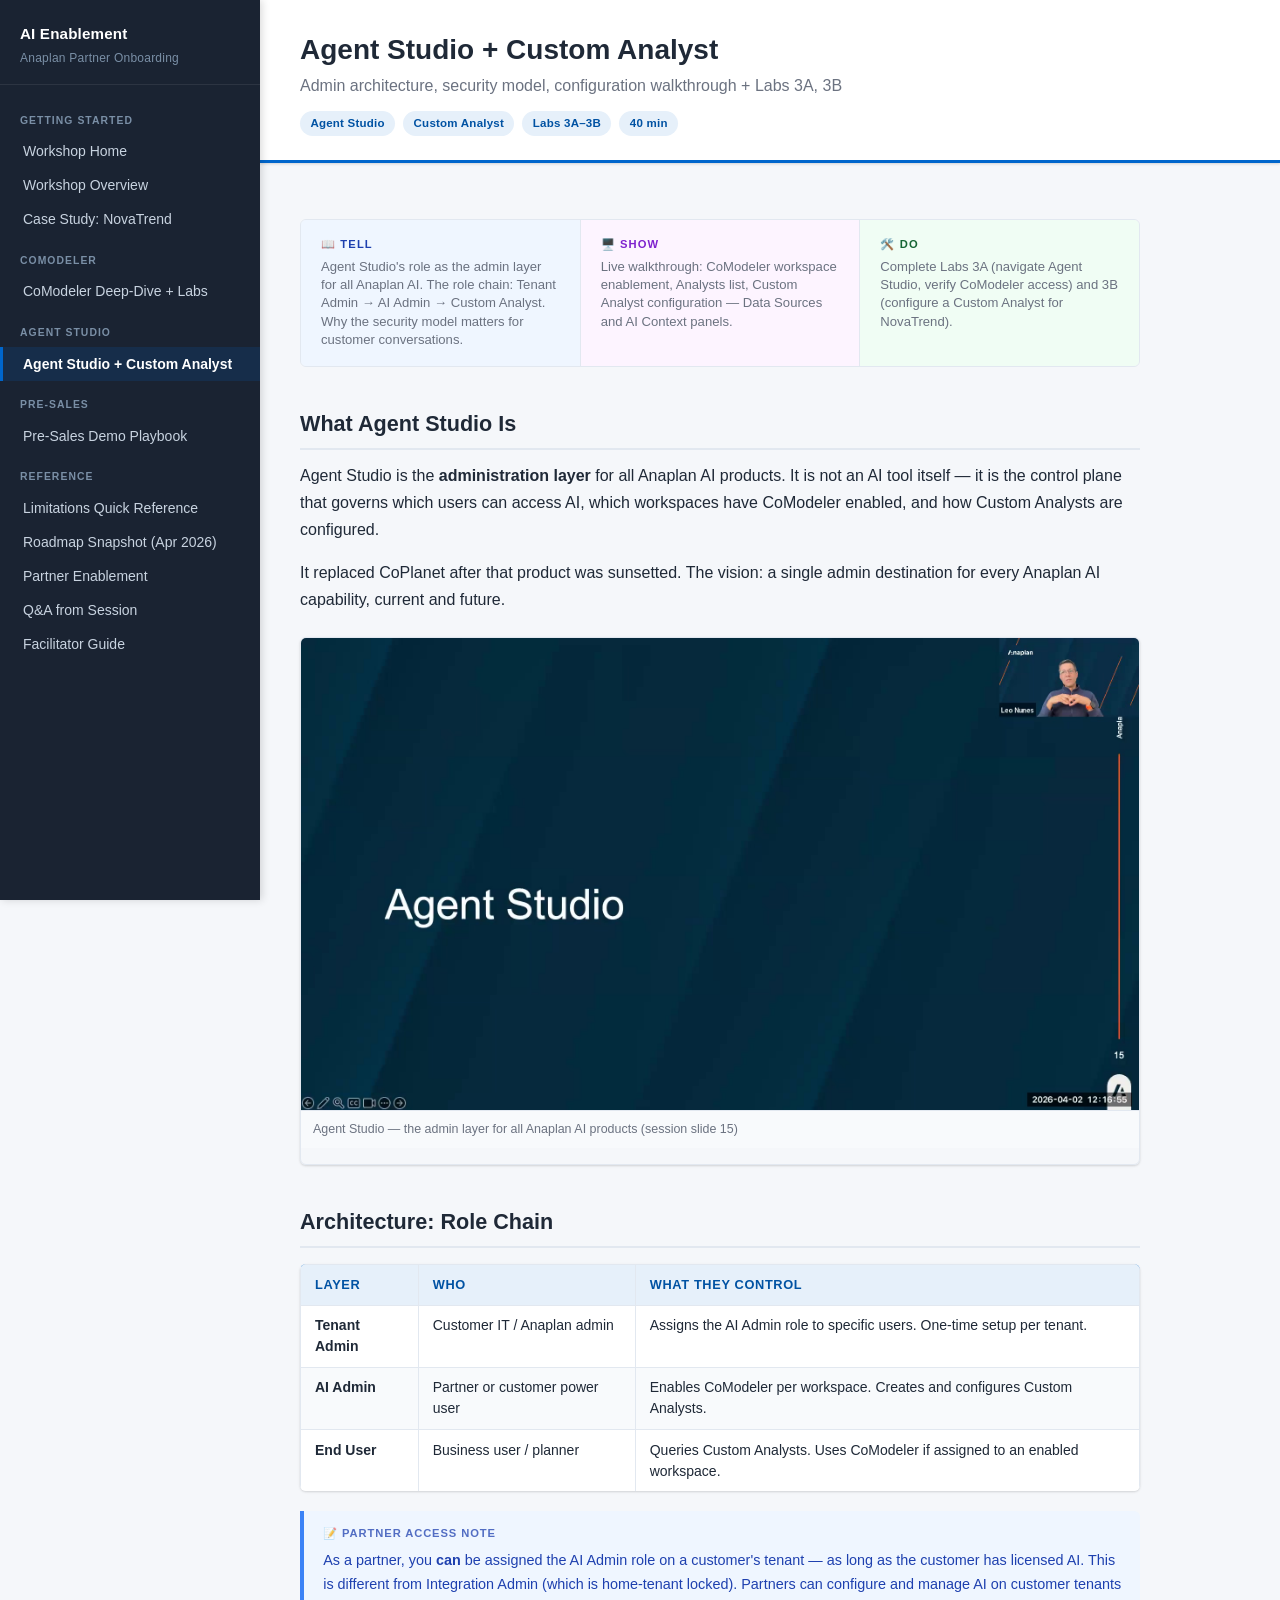
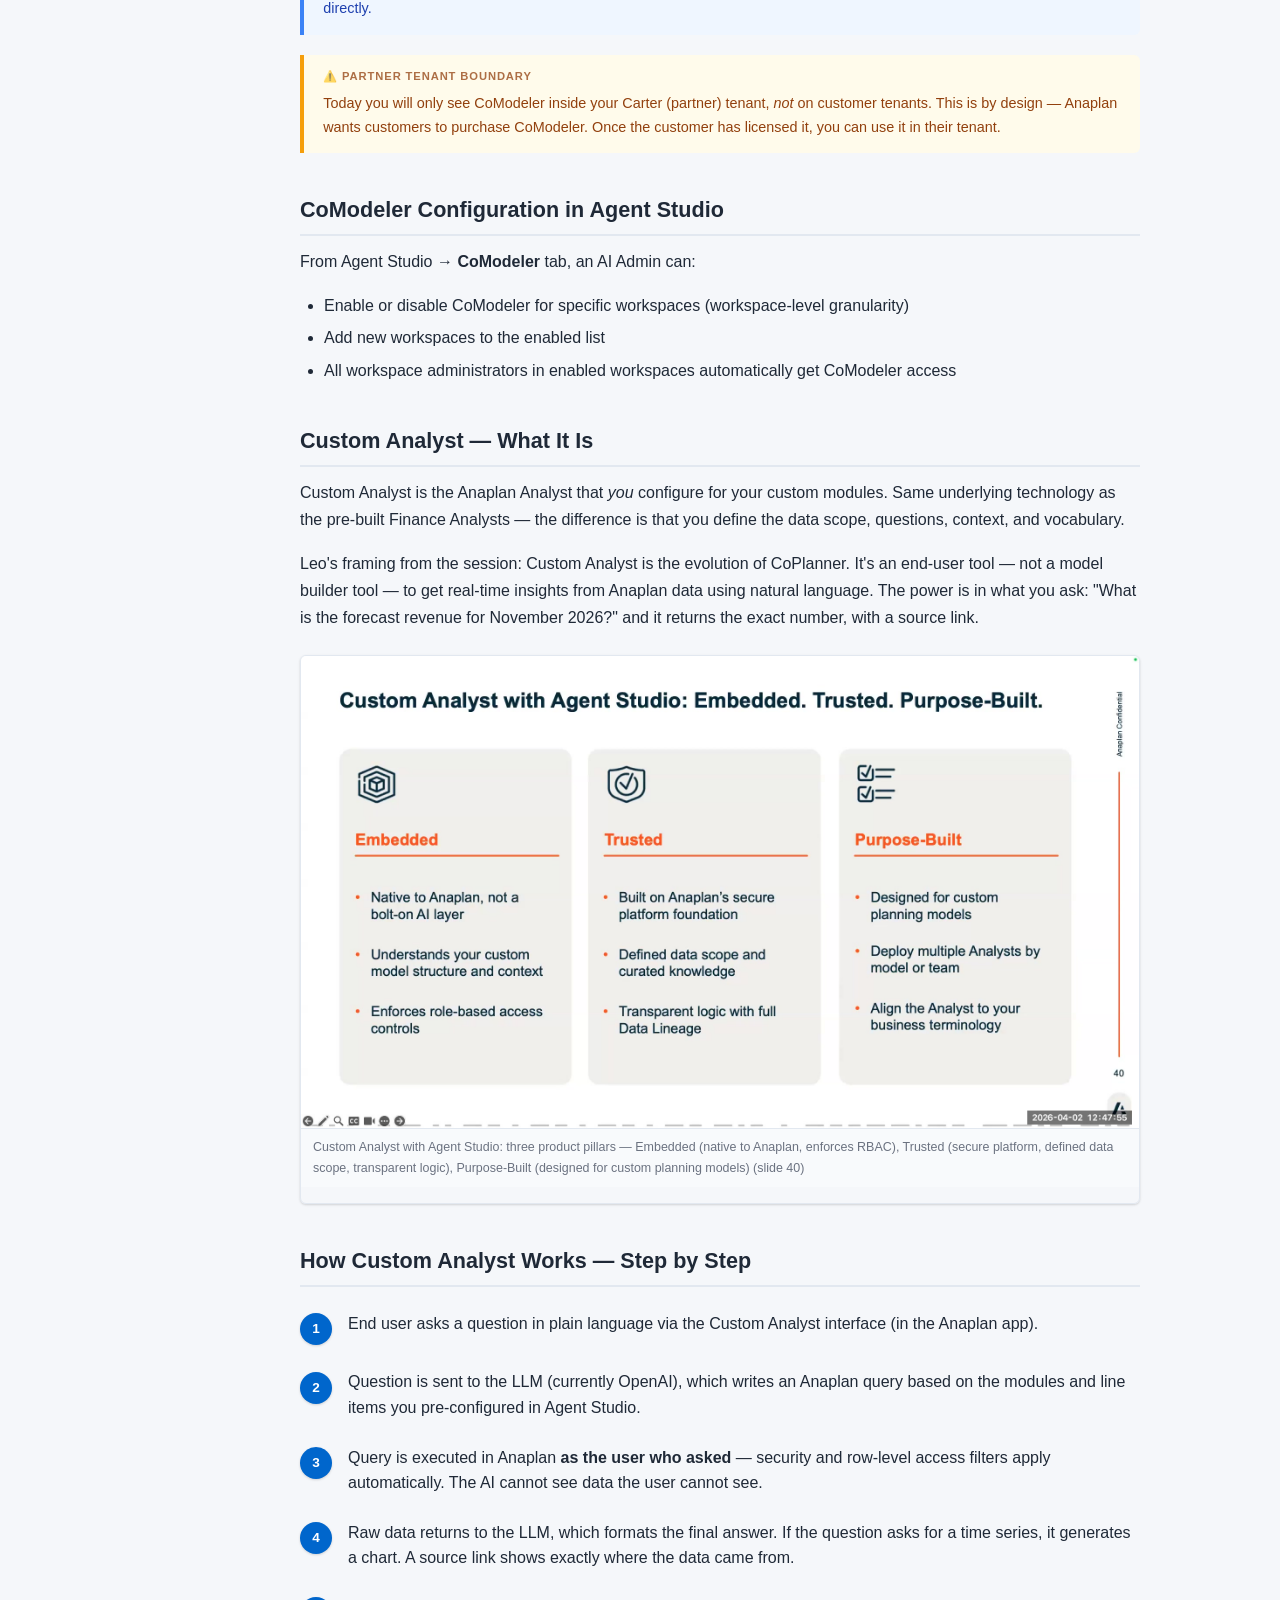
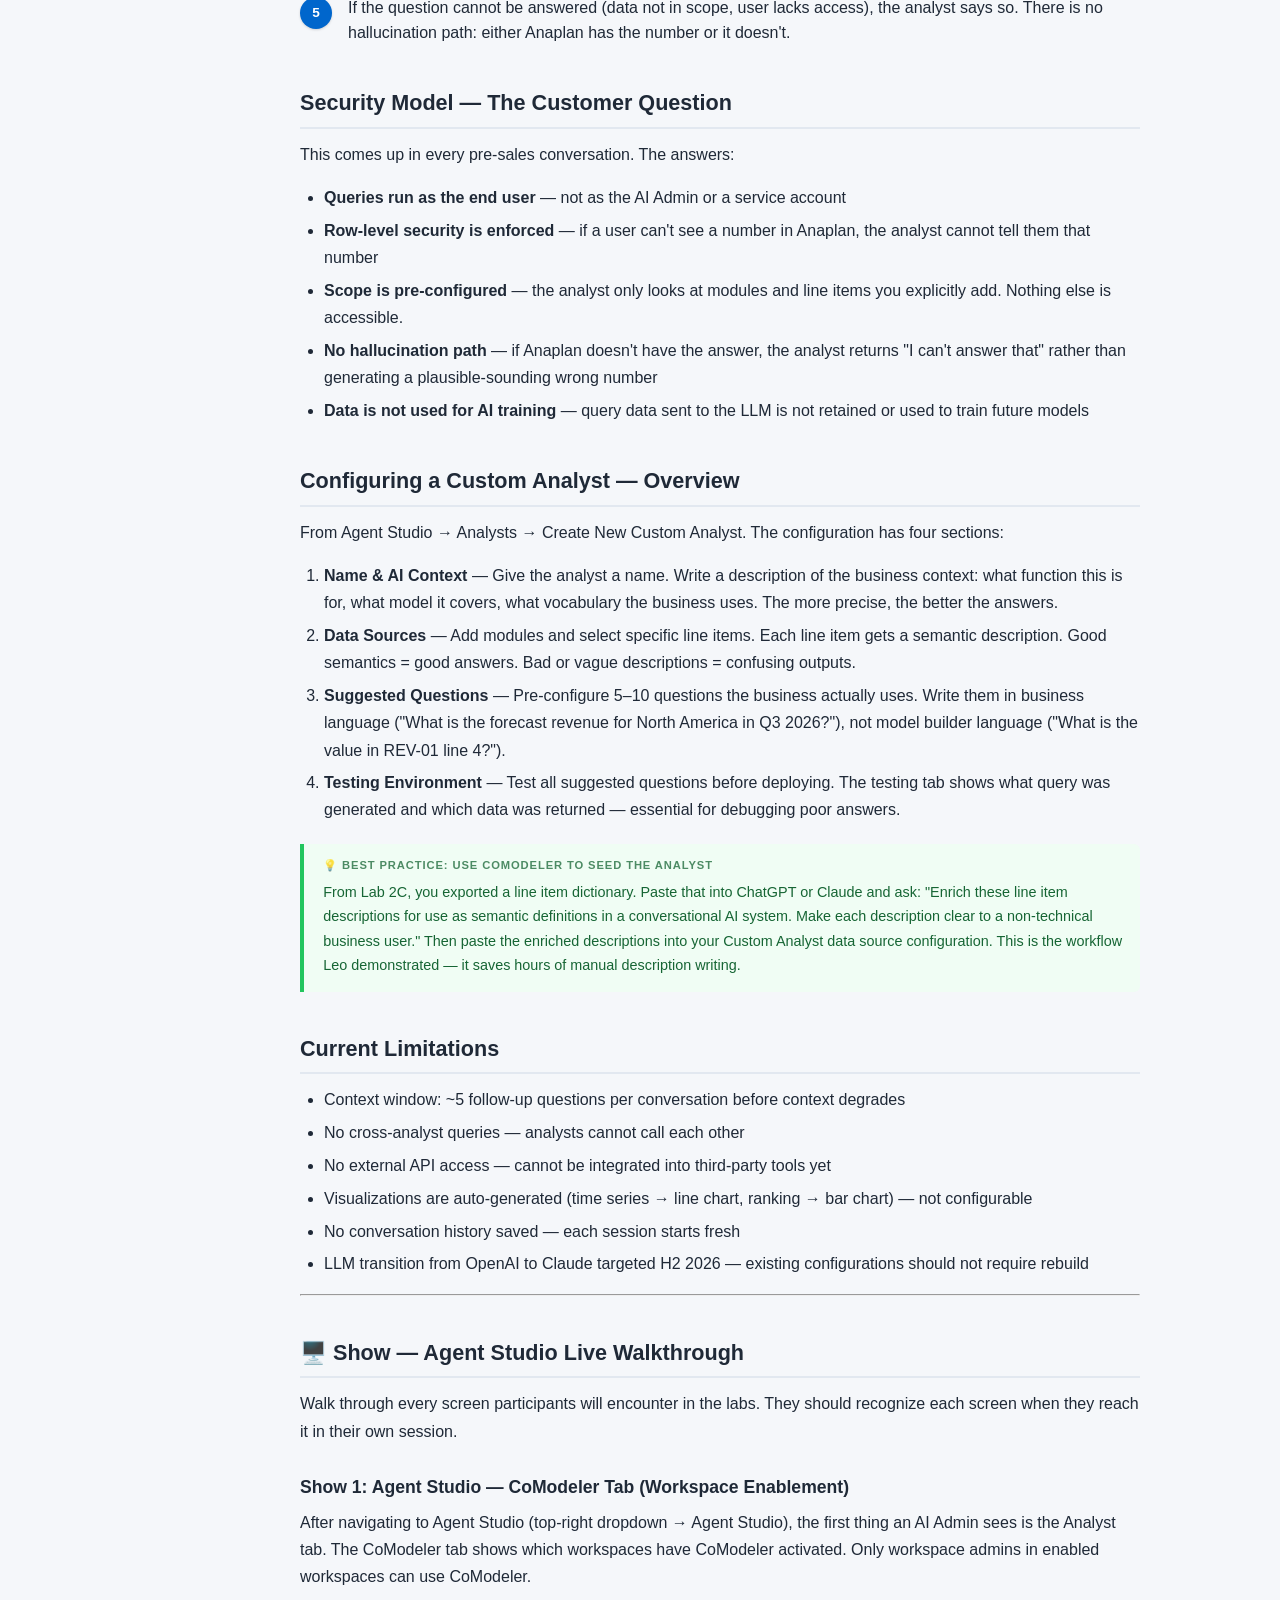
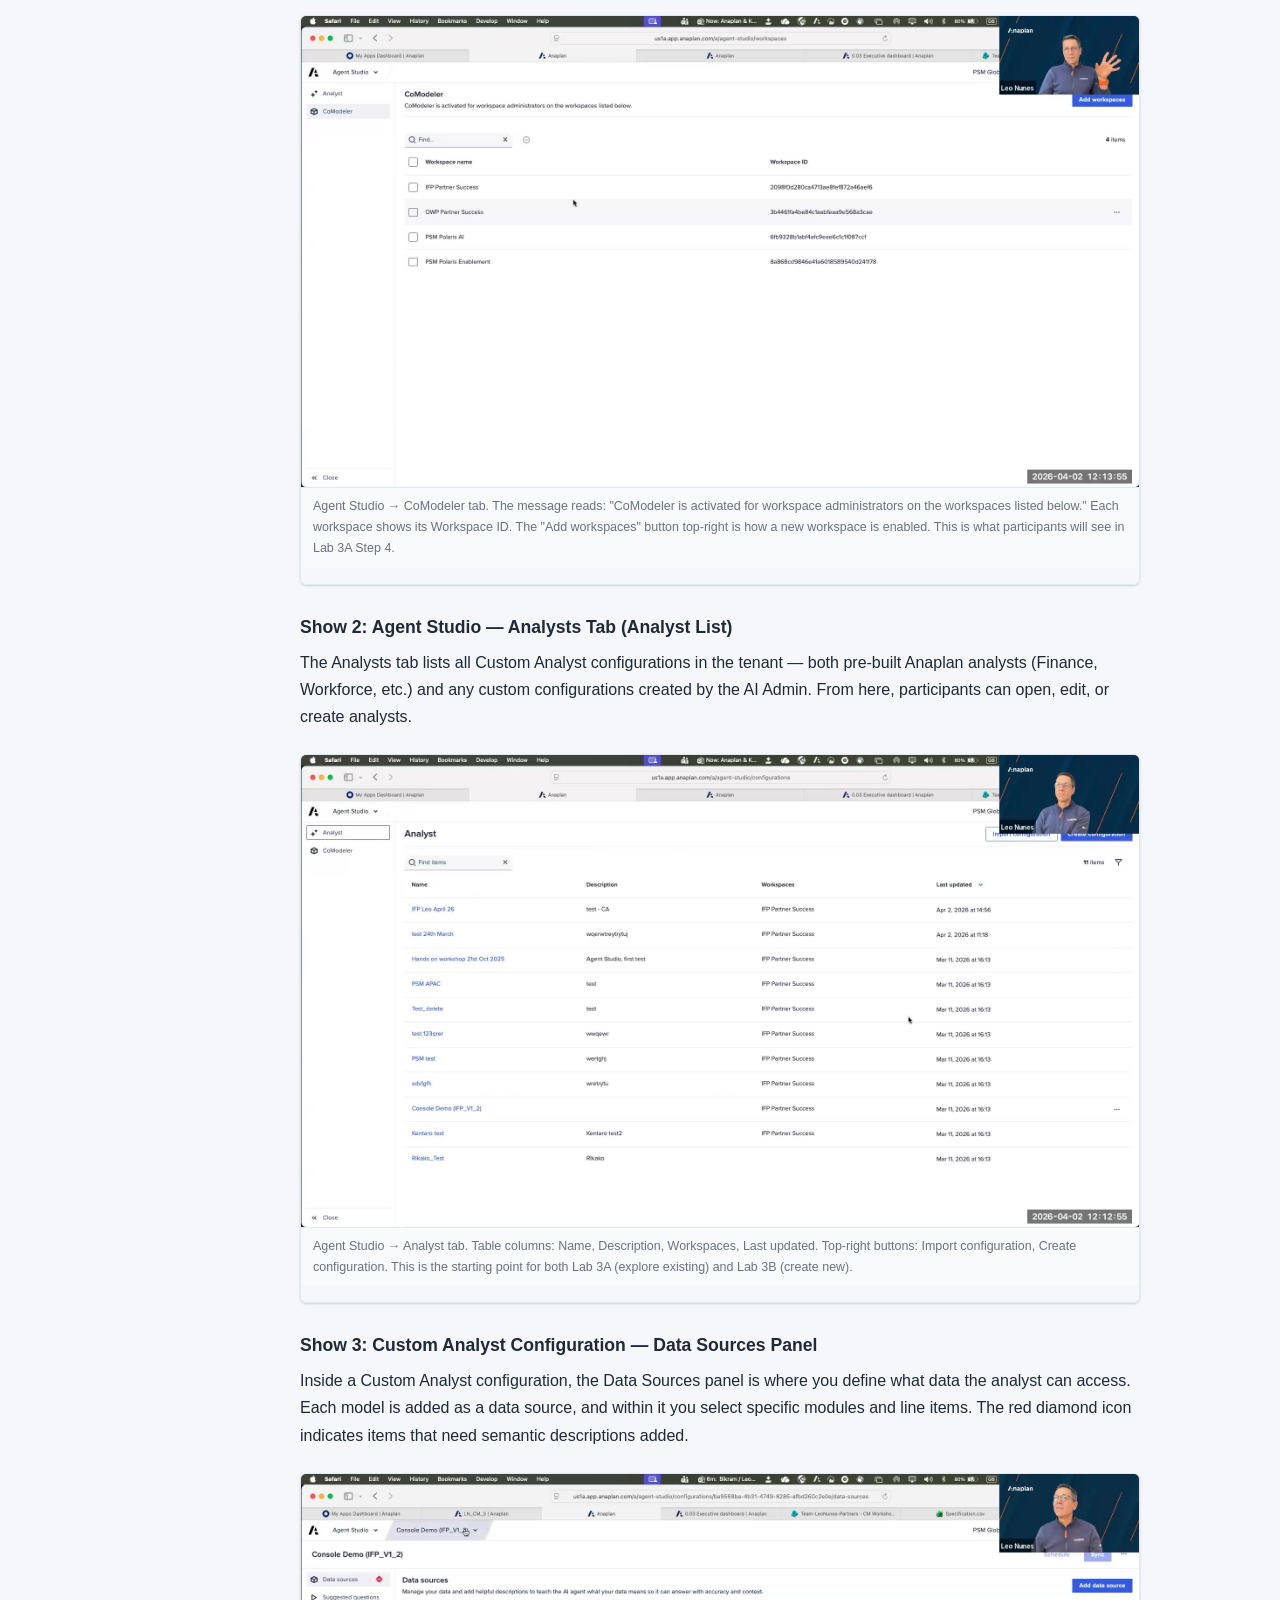
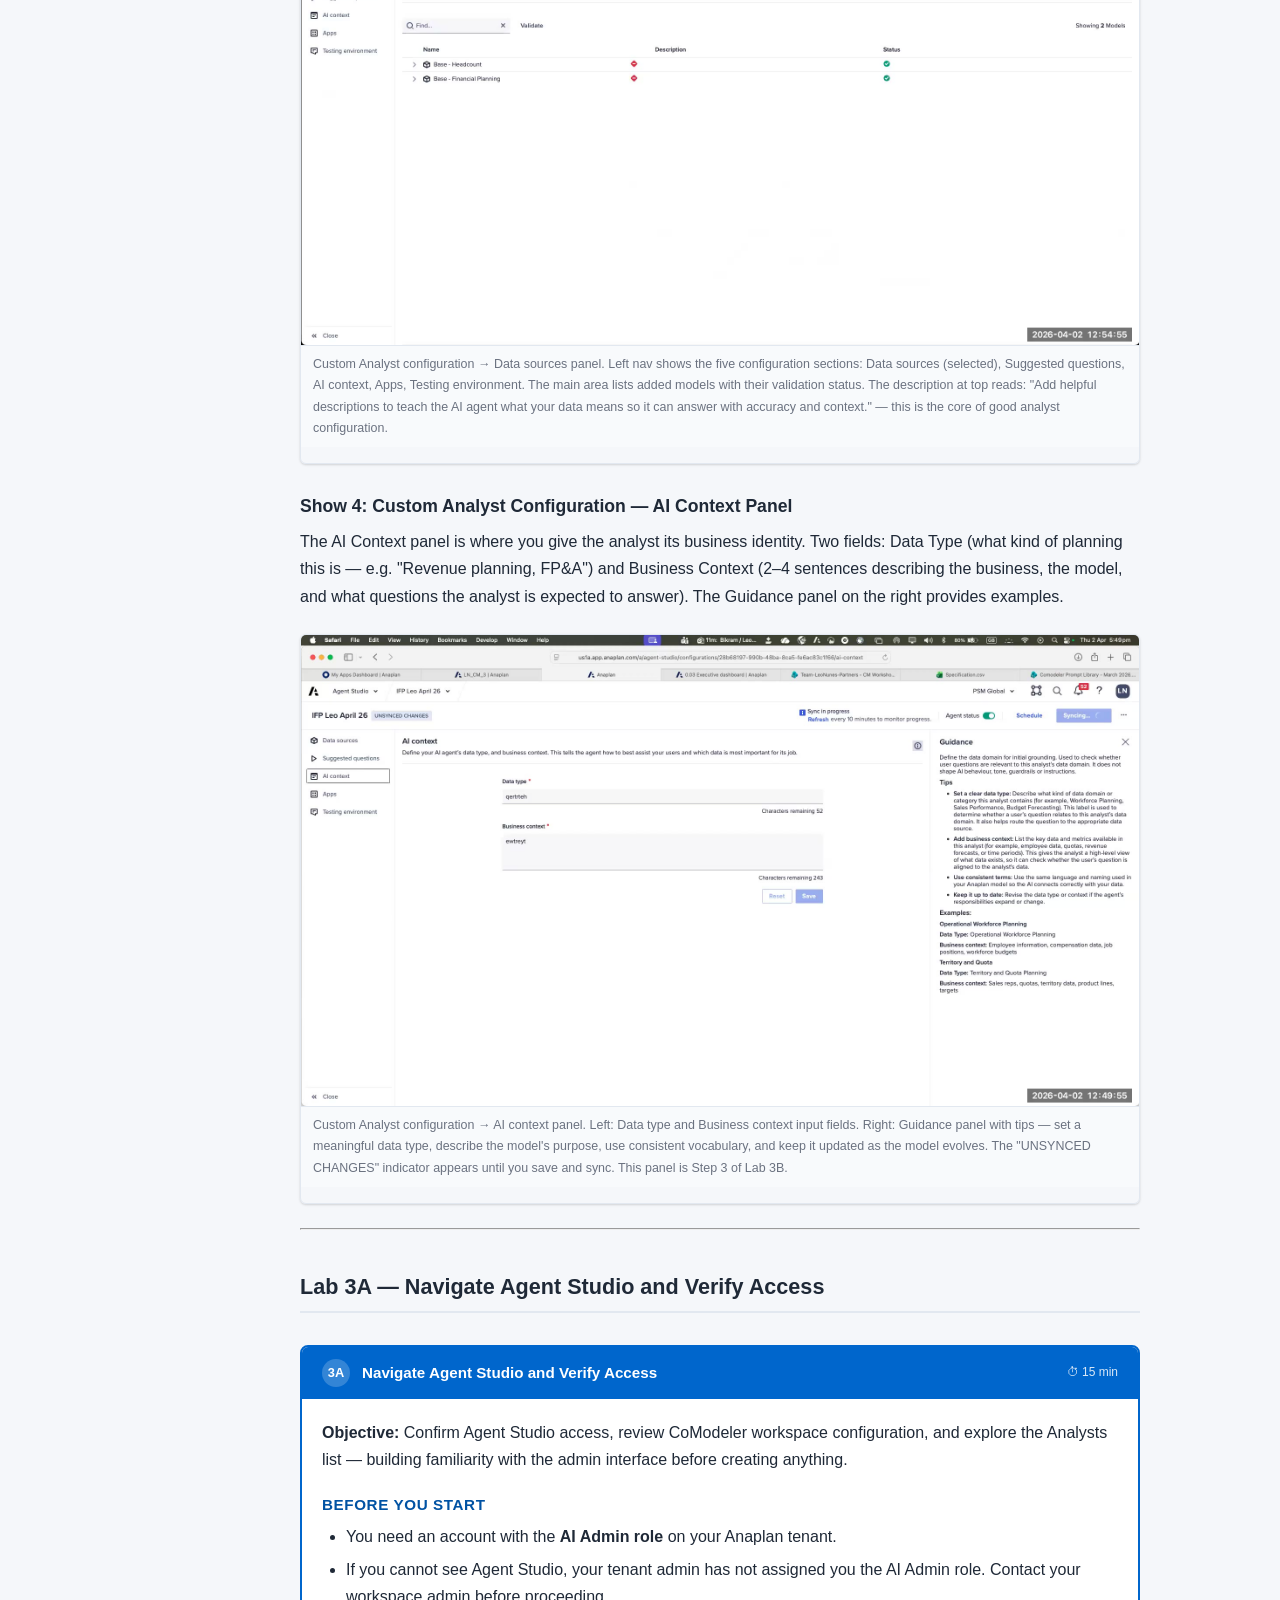
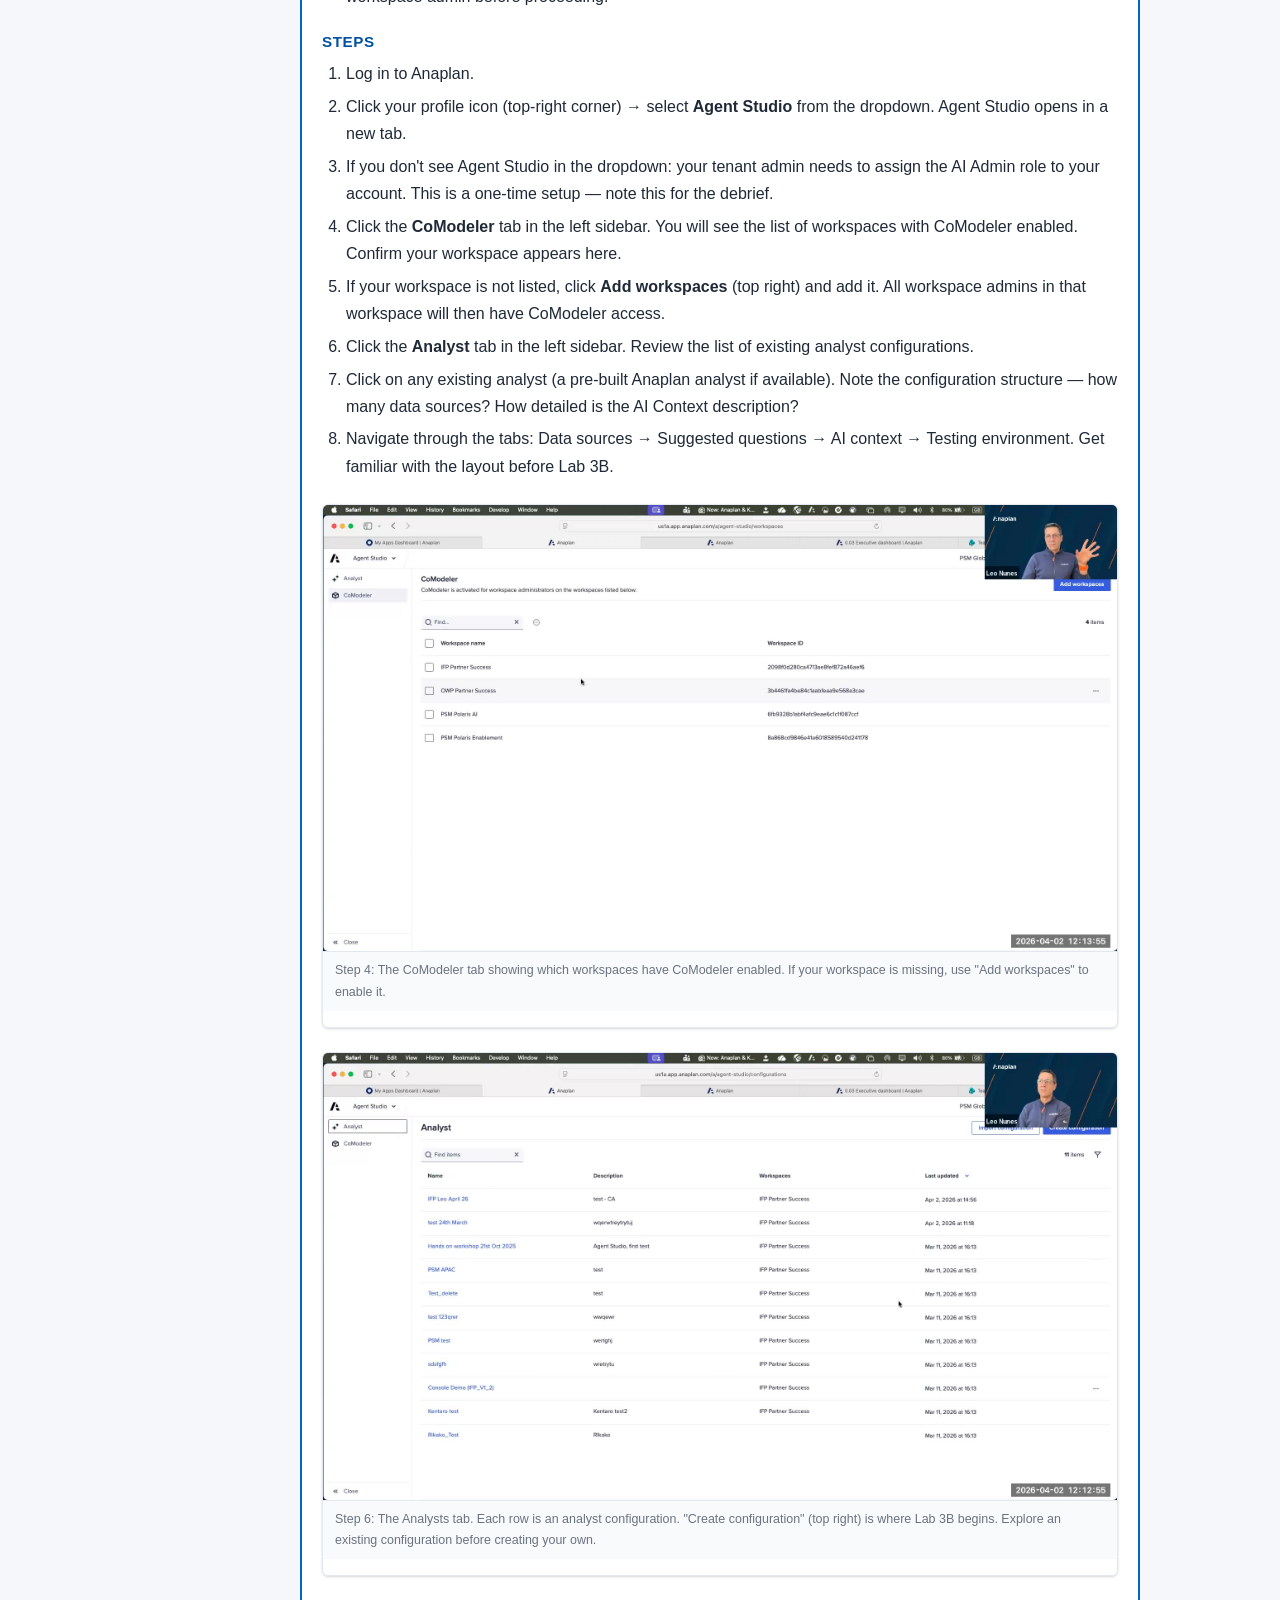
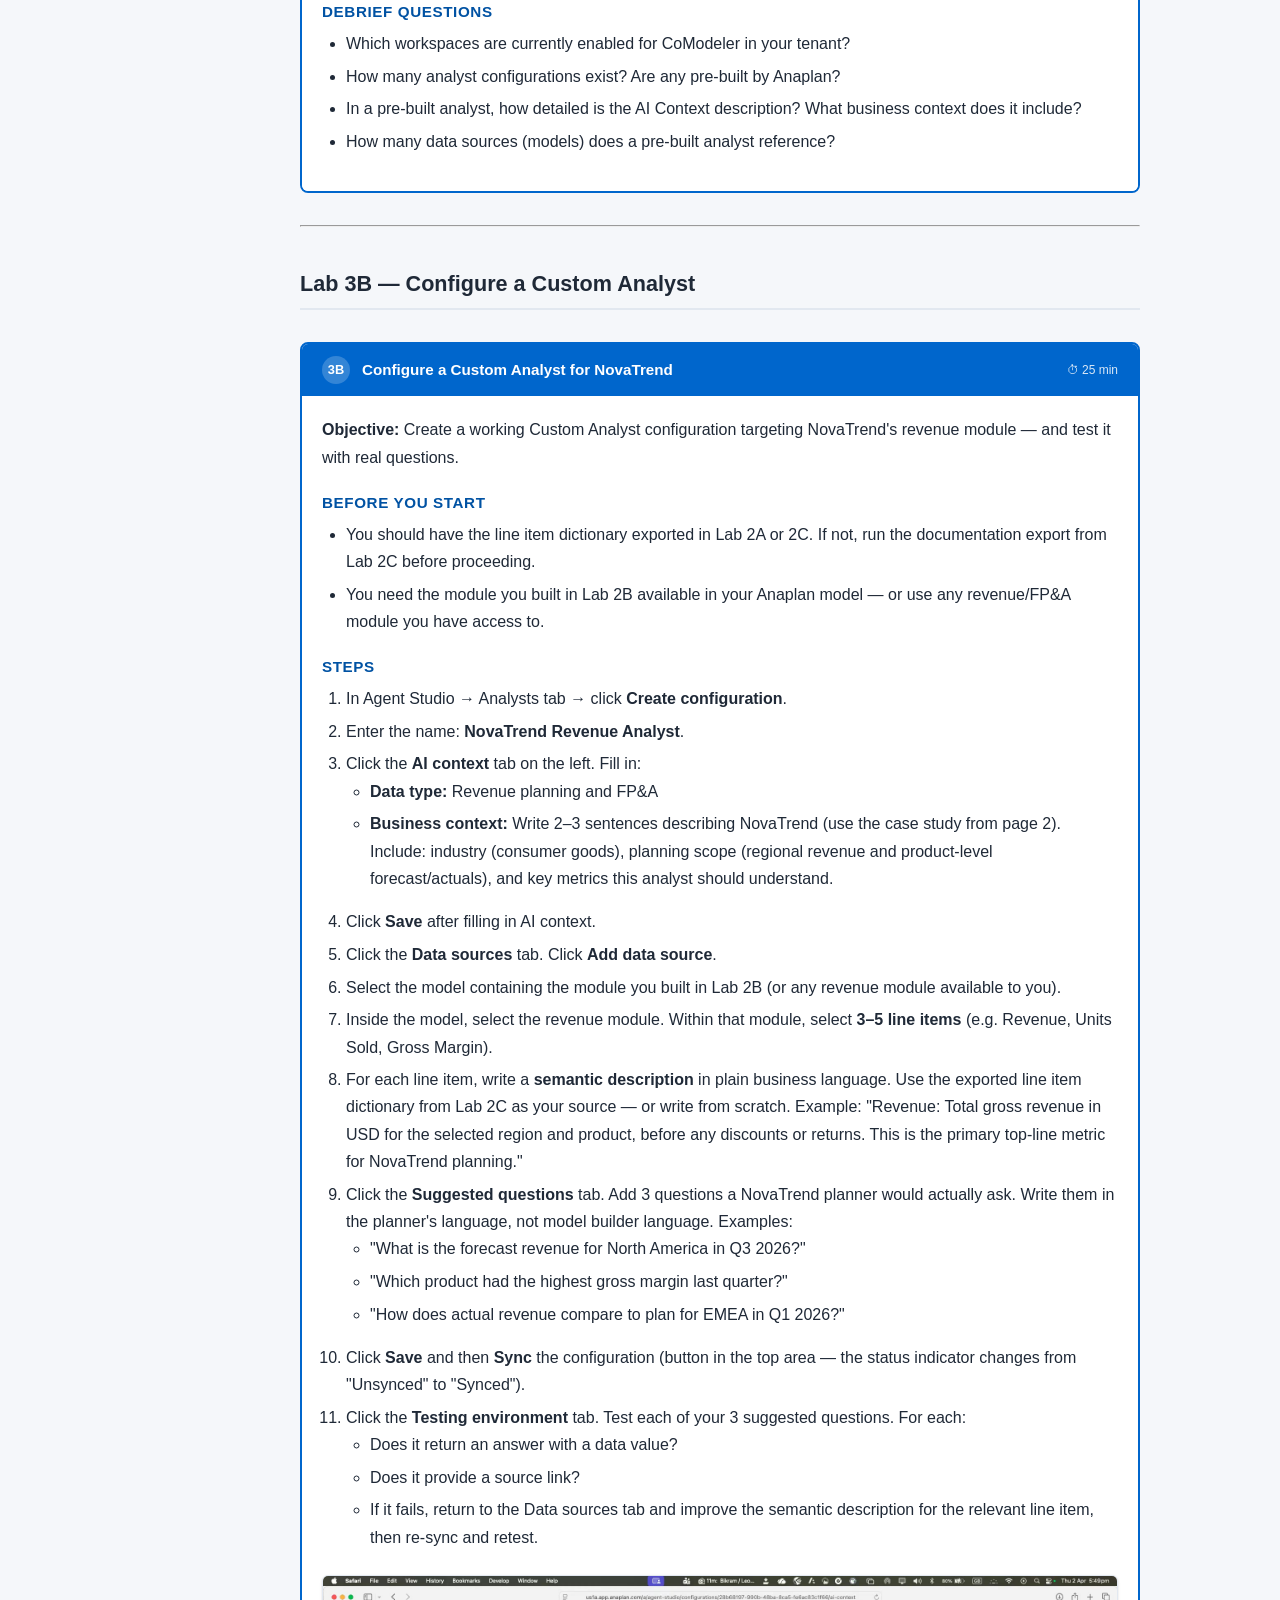
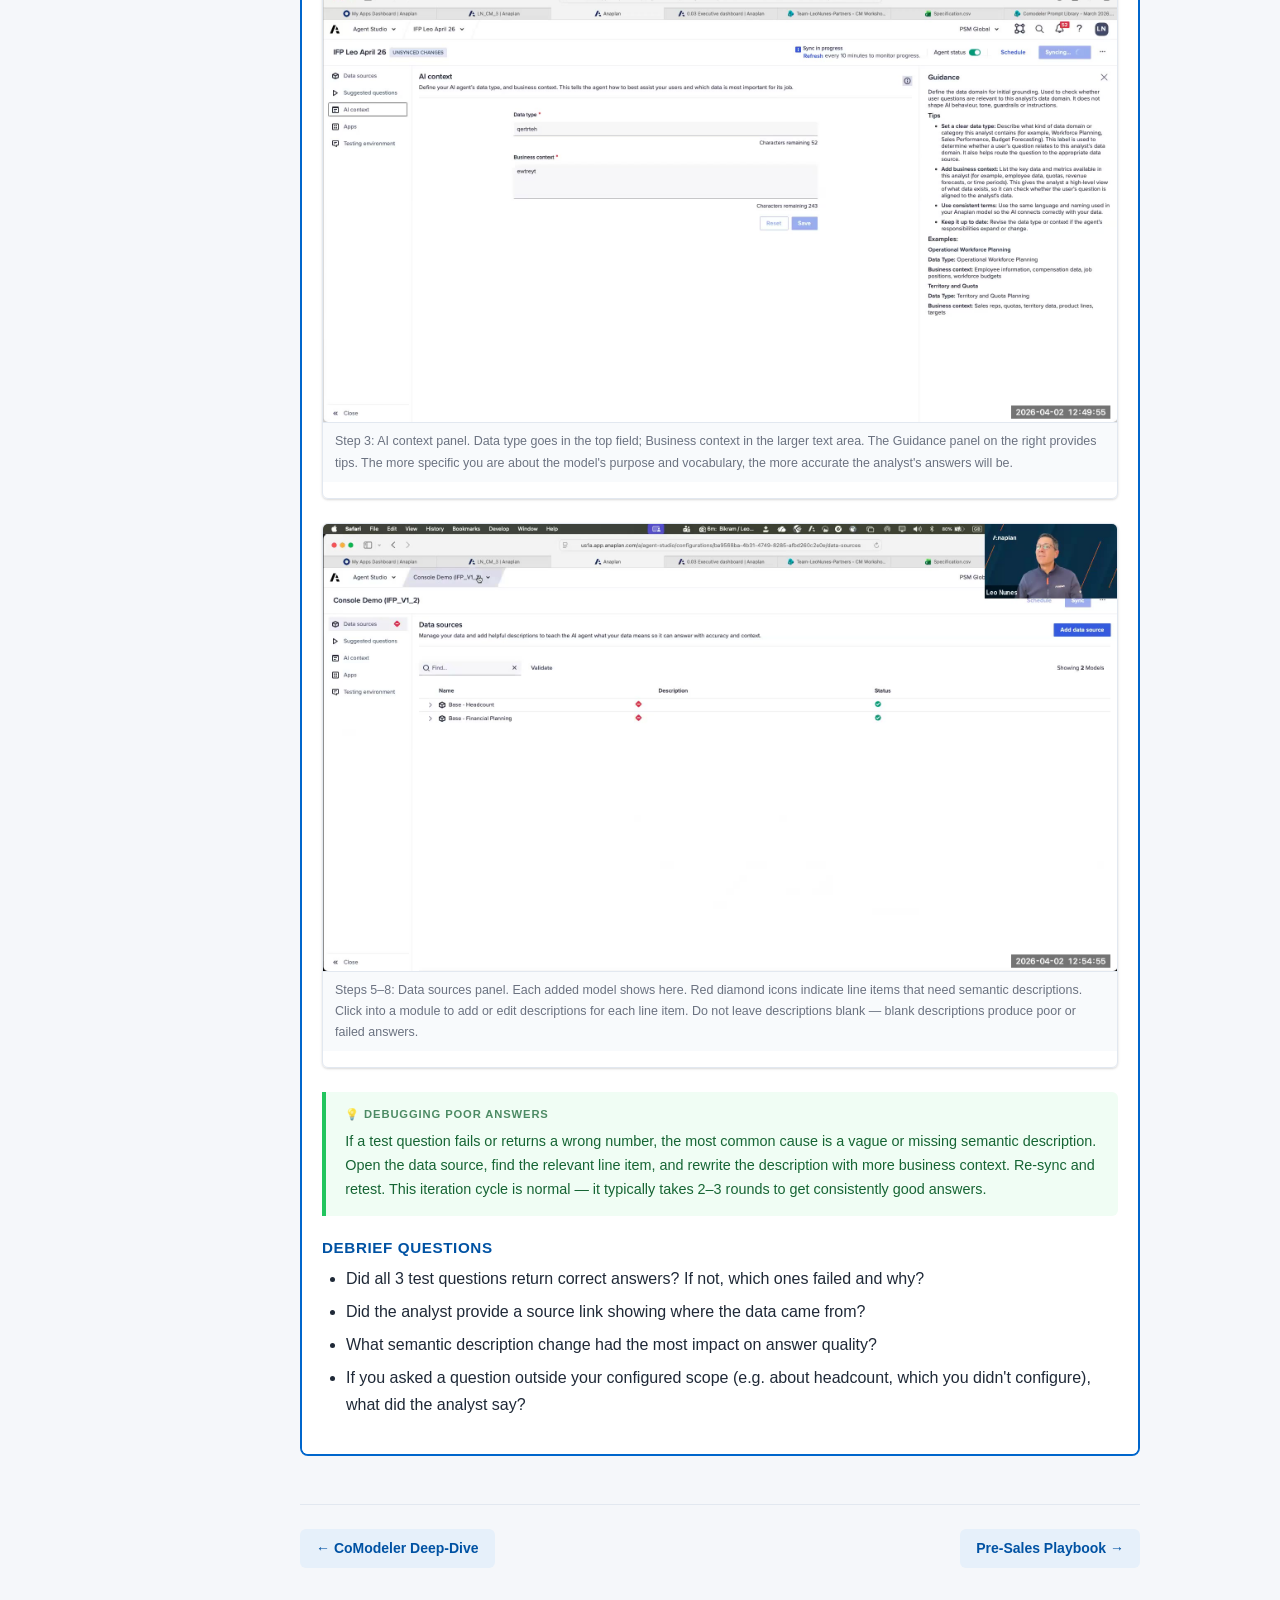
==== commit adb30454: "Add lab screenshots and apply full Tell-Show-Do structure to CoModeler and Agent Studio pages Lab sc" ====
--- a/04-agent-studio.html
+++ b/04-agent-studio.html
@@ -49,190 +49,305 @@
       </div>
     </div>
     <div class="content-body">
+
+      <!-- ============================================================
+           TELL
+           ============================================================ -->
       <div class="tsd-banner">
         <div class="tsd-step tsd-step-tell">
           <div class="tsd-step-label">📖 Tell</div>
-          <div class="tsd-step-desc">Understand Agent Studio's role as the admin layer for all Anaplan AI. Learn the role chain: Tenant Admin → AI Admin → Custom Analyst configuration.</div>
+          <div class="tsd-step-desc">Agent Studio's role as the admin layer for all Anaplan AI. The role chain: Tenant Admin → AI Admin → Custom Analyst. Why the security model matters for customer conversations.</div>
         </div>
         <div class="tsd-step tsd-step-show">
           <div class="tsd-step-label">🖥️ Show</div>
-          <div class="tsd-step-desc">Walk through Agent Studio: workspace enablement for CoModeler, Analyst list, Custom Analyst configuration panel.</div>
+          <div class="tsd-step-desc">Live walkthrough: CoModeler workspace enablement, Analysts list, Custom Analyst configuration — Data Sources and AI Context panels.</div>
         </div>
         <div class="tsd-step tsd-step-do">
           <div class="tsd-step-label">🛠️ Do</div>
-          <div class="tsd-step-desc">Complete Labs 3A (explore Agent Studio) and 3B (configure a Custom Analyst).</div>
+          <div class="tsd-step-desc">Complete Labs 3A (navigate Agent Studio, verify CoModeler access) and 3B (configure a Custom Analyst for NovaTrend).</div>
         </div>
       </div>
 
       <h2>What Agent Studio Is</h2>
       <p>Agent Studio is the <strong>administration layer</strong> for all Anaplan AI products. It is not an AI tool itself — it is the control plane that governs which users can access AI, which workspaces have CoModeler enabled, and how Custom Analysts are configured.</p>
 
-      <p>It was released after CoPlanet was sunsetted. The vision: a single admin destination for every Anaplan AI capability, current and future.</p>
+      <p>It replaced CoPlanet after that product was sunsetted. The vision: a single admin destination for every Anaplan AI capability, current and future.</p>
 
       <div class="screenshot-wrap">
         <img src="./img/ss-0840.jpg" alt="Agent Studio title slide" class="screenshot">
         <p class="screenshot-caption">Agent Studio — the admin layer for all Anaplan AI products (session slide 15)</p>
       </div>
 
-      <div class="screenshot-wrap">
-        <img src="./img/ss-2700.jpg" alt="Custom Analyst — Embedded, Trusted, Purpose-Built pillars" class="screenshot">
-        <p class="screenshot-caption">Custom Analyst with Agent Studio — three product pillars: Embedded, Trusted, Purpose-Built (slide 40)</p>
-      </div>
-
-      <h2>Architecture</h2>
-            <div class="table-wrap">
+      <h2>Architecture: Role Chain</h2>
+      <div class="table-wrap">
         <table>
           <thead><tr><th>Layer</th><th>Who</th><th>What They Control</th></tr></thead>
           <tbody>
-        <tr><td>Tenant Admin</td><td>Customer IT / Anaplan admin</td><td>Assigns AI Admin role to specific users. One-time setup per tenant.</td></tr>
-        <tr><td>AI Admin</td><td>Partner or customer power user</td><td>Enables CoModeler per workspace. Creates and configures Custom Analysts.</td></tr>
-        <tr><td>End User</td><td>Business user / planner</td><td>Queries Custom Analysts. Uses CoModeler if assigned to an enabled workspace.</td></tr>
+            <tr><td><strong>Tenant Admin</strong></td><td>Customer IT / Anaplan admin</td><td>Assigns the AI Admin role to specific users. One-time setup per tenant.</td></tr>
+            <tr><td><strong>AI Admin</strong></td><td>Partner or customer power user</td><td>Enables CoModeler per workspace. Creates and configures Custom Analysts.</td></tr>
+            <tr><td><strong>End User</strong></td><td>Business user / planner</td><td>Queries Custom Analysts. Uses CoModeler if assigned to an enabled workspace.</td></tr>
           </tbody>
         </table>
       </div>
 
       <div class="callout-note">
         <span class="callout-label">📝 Partner Access Note</span>
-        <p>As a partner, you <strong>can</strong> be assigned the AI Admin role on a customer's tenant — as long as the customer has licensed AI. This is different from Integration Admin, which is home-tenant locked. Partners can configure and manage AI on customer tenants directly.</p>
+        <p>As a partner, you <strong>can</strong> be assigned the AI Admin role on a customer's tenant — as long as the customer has licensed AI. This is different from Integration Admin (which is home-tenant locked). Partners can configure and manage AI on customer tenants directly.</p>
       </div>
 
       <div class="callout-warning">
-        <span class="callout-label">⚠️ Partner Tenant Only</span>
-        <p>Today, you will only see CoModeler inside your Carter (partner) tenant, <em>not</em> on customer tenants. This is by design — Anaplan wants customers to purchase CoModeler. Once the customer has licensed it, you can use it in their tenant.</p>
+        <span class="callout-label">⚠️ Partner Tenant Boundary</span>
+        <p>Today you will only see CoModeler inside your Carter (partner) tenant, <em>not</em> on customer tenants. This is by design — Anaplan wants customers to purchase CoModeler. Once the customer has licensed it, you can use it in their tenant.</p>
       </div>
 
       <h2>CoModeler Configuration in Agent Studio</h2>
-      <p>From Agent Studio → CoModeler tab, an AI Admin can:</p>
+      <p>From Agent Studio → <strong>CoModeler</strong> tab, an AI Admin can:</p>
       <ul>
         <li>Enable or disable CoModeler for specific workspaces (workspace-level granularity)</li>
         <li>Add new workspaces to the enabled list</li>
         <li>All workspace administrators in enabled workspaces automatically get CoModeler access</li>
       </ul>
 
-      <h2>Custom Analyst Architecture</h2>
+      <h2>Custom Analyst — What It Is</h2>
       <p>Custom Analyst is the Anaplan Analyst that <em>you</em> configure for your custom modules. Same underlying technology as the pre-built Finance Analysts — the difference is that you define the data scope, questions, context, and vocabulary.</p>
 
-      <p>How it works:</p>
+      <p>Leo's framing from the session: Custom Analyst is the evolution of CoPlanner. It's an end-user tool — not a model builder tool — to get real-time insights from Anaplan data using natural language. The power is in what you ask: "What is the forecast revenue for November 2026?" and it returns the exact number, with a source link.</p>
+
+      <div class="screenshot-wrap">
+        <img src="./img/ss-2700.jpg" alt="Custom Analyst with Agent Studio — Embedded, Trusted, Purpose-Built pillars" class="screenshot">
+        <p class="screenshot-caption">Custom Analyst with Agent Studio: three product pillars — Embedded (native to Anaplan, enforces RBAC), Trusted (secure platform, defined data scope, transparent logic), Purpose-Built (designed for custom planning models) (slide 40)</p>
+      </div>
+
+      <h2>How Custom Analyst Works — Step by Step</h2>
       <div class="step">
         <div class="step-badge">1</div>
-        <div class="step-content">End user asks a question in plain language via the Custom Analyst interface.</div>
+        <div class="step-content">End user asks a question in plain language via the Custom Analyst interface (in the Anaplan app).</div>
       </div>
       <div class="step">
         <div class="step-badge">2</div>
-        <div class="step-content">Question is sent to the LLM (currently OpenAI), which writes an Anaplan query based on the modules and line items you pre-configured.</div>
+        <div class="step-content">Question is sent to the LLM (currently OpenAI), which writes an Anaplan query based on the modules and line items you pre-configured in Agent Studio.</div>
       </div>
       <div class="step">
         <div class="step-badge">3</div>
-        <div class="step-content">Query is executed in Anaplan <strong>as the user who asked</strong> — security and access filters apply automatically.</div>
+        <div class="step-content">Query is executed in Anaplan <strong>as the user who asked</strong> — security and row-level access filters apply automatically. The AI cannot see data the user cannot see.</div>
       </div>
       <div class="step">
         <div class="step-badge">4</div>
-        <div class="step-content">Raw data returns to the LLM, which formats the final answer and presents it with a source link.</div>
+        <div class="step-content">Raw data returns to the LLM, which formats the final answer. If the question asks for a time series, it generates a chart. A source link shows exactly where the data came from.</div>
       </div>
       <div class="step">
         <div class="step-badge">5</div>
-        <div class="step-content">If the question cannot be answered (data not in scope, user lacks access), the analyst says so — it does not hallucinate an answer.</div>
-      </div>
-
-      <h2>Security Model</h2>
-      <p>This is a key customer question. The answer is clear:</p>
+        <div class="step-content">If the question cannot be answered (data not in scope, user lacks access), the analyst says so. There is no hallucination path: either Anaplan has the number or it doesn't.</div>
+      </div>
+
+      <h2>Security Model — The Customer Question</h2>
+      <p>This comes up in every pre-sales conversation. The answers:</p>
       <ul>
         <li><strong>Queries run as the end user</strong> — not as the AI Admin or a service account</li>
-        <li><strong>Row-level security</strong> is enforced — if a user can't see a number in Anaplan, the analyst can't tell them that number</li>
-        <li><strong>Scope is pre-configured</strong> — the analyst only looks at modules and line items you explicitly add to its configuration. Nothing else is accessible.</li>
-        <li><strong>No hallucination path</strong> — if Anaplan doesn't have the answer, the analyst returns "I can't answer that" rather than generating a plausible-sounding wrong number.</li>
+        <li><strong>Row-level security is enforced</strong> — if a user can't see a number in Anaplan, the analyst cannot tell them that number</li>
+        <li><strong>Scope is pre-configured</strong> — the analyst only looks at modules and line items you explicitly add. Nothing else is accessible.</li>
+        <li><strong>No hallucination path</strong> — if Anaplan doesn't have the answer, the analyst returns "I can't answer that" rather than generating a plausible-sounding wrong number</li>
+        <li><strong>Data is not used for AI training</strong> — query data sent to the LLM is not retained or used to train future models</li>
       </ul>
 
-      <h2>Custom Analyst Configuration</h2>
-      <p>From Agent Studio → Analysts → New Custom Analyst:</p>
+      <h2>Configuring a Custom Analyst — Overview</h2>
+      <p>From Agent Studio → Analysts → Create New Custom Analyst. The configuration has four sections:</p>
       <ol>
-        <li><strong>Name &amp; AI Context</strong> — Give the analyst a name and write a description of what this configuration is for. The more detail here, the better the LLM understands context. Example: "This is a revenue planning analyst for NovaTrend's consumer goods FP&amp;A model covering regional and product-level forecast and actuals data."</li>
-        <li><strong>Data Sources</strong> — Add modules and select specific line items. Each line item gets a semantic description. Good semantics = good answers.</li>
-        <li><strong>Suggested Questions</strong> — Pre-configure 5–10 questions that the business uses naturally. Use the customer's vocabulary, not model builder vocabulary.</li>
-        <li><strong>Vocabulary</strong> — Add definitions for business terms. "OPEX = operating expenditure, including [specific line items in this model]."</li>
+        <li><strong>Name &amp; AI Context</strong> — Give the analyst a name. Write a description of the business context: what function this is for, what model it covers, what vocabulary the business uses. The more precise, the better the answers.</li>
+        <li><strong>Data Sources</strong> — Add modules and select specific line items. Each line item gets a semantic description. Good semantics = good answers. Bad or vague descriptions = confusing outputs.</li>
+        <li><strong>Suggested Questions</strong> — Pre-configure 5–10 questions the business actually uses. Write them in business language ("What is the forecast revenue for North America in Q3 2026?"), not model builder language ("What is the value in REV-01 line 4?").</li>
+        <li><strong>Testing Environment</strong> — Test all suggested questions before deploying. The testing tab shows what query was generated and which data was returned — essential for debugging poor answers.</li>
       </ol>
 
       <div class="callout-tip">
         <span class="callout-label">💡 Best Practice: Use CoModeler to Seed the Analyst</span>
-        <p>From Lab 2C, you exported a line item dictionary. Paste that into ChatGPT or Claude and ask: "Enrich these line item descriptions for use as semantic definitions in a conversational AI system. Make each description clear to a non-technical business user." Then import the enriched descriptions into your Custom Analyst. This is the workflow Leo demonstrated.</p>
+        <p>From Lab 2C, you exported a line item dictionary. Paste that into ChatGPT or Claude and ask: "Enrich these line item descriptions for use as semantic definitions in a conversational AI system. Make each description clear to a non-technical business user." Then paste the enriched descriptions into your Custom Analyst data source configuration. This is the workflow Leo demonstrated — it saves hours of manual description writing.</p>
       </div>
 
       <h2>Current Limitations</h2>
       <ul>
-        <li>Context window: ~5 follow-up questions per conversation before context is lost</li>
+        <li>Context window: ~5 follow-up questions per conversation before context degrades</li>
         <li>No cross-analyst queries — analysts cannot call each other</li>
-        <li>No API access — cannot be integrated externally yet</li>
-        <li>Visualizations are auto-generated (time series → line chart, rank → bar chart) but not configurable</li>
+        <li>No external API access — cannot be integrated into third-party tools yet</li>
+        <li>Visualizations are auto-generated (time series → line chart, ranking → bar chart) — not configurable</li>
         <li>No conversation history saved — each session starts fresh</li>
-        <li>LLM transition to Claude targeted H2 2026 — reconfiguration should not be required</li>
+        <li>LLM transition from OpenAI to Claude targeted H2 2026 — existing configurations should not require rebuild</li>
       </ul>
 
+      <!-- ============================================================
+           SHOW
+           ============================================================ -->
       <hr>
-      <h2>Lab 3A — Explore Agent Studio</h2>
-            <div class="mini-lab">
+      <h2 id="show">🖥️ Show — Agent Studio Live Walkthrough</h2>
+      <p>Walk through every screen participants will encounter in the labs. They should recognize each screen when they reach it in their own session.</p>
+
+      <h3>Show 1: Agent Studio — CoModeler Tab (Workspace Enablement)</h3>
+      <p>After navigating to Agent Studio (top-right dropdown → Agent Studio), the first thing an AI Admin sees is the Analyst tab. The CoModeler tab shows which workspaces have CoModeler activated. Only workspace admins in enabled workspaces can use CoModeler.</p>
+
+      <div class="screenshot-wrap">
+        <img src="./img/lab-3a-comodeler.jpg" alt="Agent Studio CoModeler tab showing list of workspaces with CoModeler enabled" class="screenshot">
+        <p class="screenshot-caption">Agent Studio → CoModeler tab. The message reads: "CoModeler is activated for workspace administrators on the workspaces listed below." Each workspace shows its Workspace ID. The "Add workspaces" button top-right is how a new workspace is enabled. This is what participants will see in Lab 3A Step 4.</p>
+      </div>
+
+      <h3>Show 2: Agent Studio — Analysts Tab (Analyst List)</h3>
+      <p>The Analysts tab lists all Custom Analyst configurations in the tenant — both pre-built Anaplan analysts (Finance, Workforce, etc.) and any custom configurations created by the AI Admin. From here, participants can open, edit, or create analysts.</p>
+
+      <div class="screenshot-wrap">
+        <img src="./img/lab-3a.jpg" alt="Agent Studio Analysts tab showing list of analyst configurations with name, description, workspaces, and last updated columns" class="screenshot">
+        <p class="screenshot-caption">Agent Studio → Analyst tab. Table columns: Name, Description, Workspaces, Last updated. Top-right buttons: Import configuration, Create configuration. This is the starting point for both Lab 3A (explore existing) and Lab 3B (create new).</p>
+      </div>
+
+      <h3>Show 3: Custom Analyst Configuration — Data Sources Panel</h3>
+      <p>Inside a Custom Analyst configuration, the Data Sources panel is where you define what data the analyst can access. Each model is added as a data source, and within it you select specific modules and line items. The red diamond icon indicates items that need semantic descriptions added.</p>
+
+      <div class="screenshot-wrap">
+        <img src="./img/lab-3b-datasources.jpg" alt="Agent Studio Data Sources configuration panel showing two models added as data sources with validation indicators" class="screenshot">
+        <p class="screenshot-caption">Custom Analyst configuration → Data sources panel. Left nav shows the five configuration sections: Data sources (selected), Suggested questions, AI context, Apps, Testing environment. The main area lists added models with their validation status. The description at top reads: "Add helpful descriptions to teach the AI agent what your data means so it can answer with accuracy and context." — this is the core of good analyst configuration.</p>
+      </div>
+
+      <h3>Show 4: Custom Analyst Configuration — AI Context Panel</h3>
+      <p>The AI Context panel is where you give the analyst its business identity. Two fields: Data Type (what kind of planning this is — e.g. "Revenue planning, FP&amp;A") and Business Context (2–4 sentences describing the business, the model, and what questions the analyst is expected to answer). The Guidance panel on the right provides examples.</p>
+
+      <div class="screenshot-wrap">
+        <img src="./img/lab-3b-aicontext.jpg" alt="Agent Studio AI context configuration panel showing Data type and Business context fields with guidance tips on the right" class="screenshot">
+        <p class="screenshot-caption">Custom Analyst configuration → AI context panel. Left: Data type and Business context input fields. Right: Guidance panel with tips — set a meaningful data type, describe the model's purpose, use consistent vocabulary, and keep it updated as the model evolves. The "UNSYNCED CHANGES" indicator appears until you save and sync. This panel is Step 3 of Lab 3B.</p>
+      </div>
+
+      <!-- ============================================================
+           DO — Lab 3A
+           ============================================================ -->
+      <hr>
+      <h2>Lab 3A — Navigate Agent Studio and Verify Access</h2>
+      <div class="mini-lab">
         <div class="mini-lab-header">
           <div class="mini-lab-number">3A</div>
           <div class="mini-lab-title">Navigate Agent Studio and Verify Access</div>
           <div class="mini-lab-duration">⏱ 15 min</div>
         </div>
         <div class="mini-lab-body">
-          <p><strong>Objective:</strong> Confirm Agent Studio access, review CoModeler workspace configuration, and explore the Analysts list.</p>
+          <p><strong>Objective:</strong> Confirm Agent Studio access, review CoModeler workspace configuration, and explore the Analysts list — building familiarity with the admin interface before creating anything.</p>
+
+          <h4>Before You Start</h4>
+          <ul>
+            <li>You need an account with the <strong>AI Admin role</strong> on your Anaplan tenant.</li>
+            <li>If you cannot see Agent Studio, your tenant admin has not assigned you the AI Admin role. Contact your workspace admin before proceeding.</li>
+          </ul>
+
           <h4>Steps</h4>
           <ol>
-          <li>Log into Anaplan with an account that has the AI Admin role.</li>
-          <li>Click the top-right dropdown → Agent Studio.</li>
-          <li>If you don't see Agent Studio, your tenant admin has not assigned you the AI Admin role yet. Contact your workspace admin.</li>
-          <li>Navigate to the CoModeler tab. Confirm your workspace appears in the enabled list.</li>
-          <li>Navigate to the Analysts tab. Review any existing configurations.</li>
-          <li>Click on a pre-built Anaplan Analyst (Finance or another if available). Note the data source configuration — how many modules and line items are pre-loaded?</li>
-          <li>Return to Analysts → note the configuration structure (name, AI context, data sources, suggested questions).</li>
+            <li>Log in to Anaplan.</li>
+            <li>Click your profile icon (top-right corner) → select <strong>Agent Studio</strong> from the dropdown. Agent Studio opens in a new tab.</li>
+            <li>If you don't see Agent Studio in the dropdown: your tenant admin needs to assign the AI Admin role to your account. This is a one-time setup — note this for the debrief.</li>
+            <li>Click the <strong>CoModeler</strong> tab in the left sidebar. You will see the list of workspaces with CoModeler enabled. Confirm your workspace appears here.</li>
+            <li>If your workspace is not listed, click <strong>Add workspaces</strong> (top right) and add it. All workspace admins in that workspace will then have CoModeler access.</li>
+            <li>Click the <strong>Analyst</strong> tab in the left sidebar. Review the list of existing analyst configurations.</li>
+            <li>Click on any existing analyst (a pre-built Anaplan analyst if available). Note the configuration structure — how many data sources? How detailed is the AI Context description?</li>
+            <li>Navigate through the tabs: Data sources → Suggested questions → AI context → Testing environment. Get familiar with the layout before Lab 3B.</li>
           </ol>
-          <h4>Debrief</h4>
+
+          <div class="screenshot-wrap">
+            <img src="./img/lab-3a-comodeler.jpg" alt="Agent Studio CoModeler tab — workspace list showing enabled workspaces" class="screenshot">
+            <p class="screenshot-caption">Step 4: The CoModeler tab showing which workspaces have CoModeler enabled. If your workspace is missing, use "Add workspaces" to enable it.</p>
+          </div>
+
+          <div class="screenshot-wrap">
+            <img src="./img/lab-3a.jpg" alt="Agent Studio Analysts tab — list of all analyst configurations" class="screenshot">
+            <p class="screenshot-caption">Step 6: The Analysts tab. Each row is an analyst configuration. "Create configuration" (top right) is where Lab 3B begins. Explore an existing configuration before creating your own.</p>
+          </div>
+
+          <h4>Debrief Questions</h4>
           <ul>
-          <li>Which workspaces are currently enabled for CoModeler in your tenant?</li>
-          <li>How many pre-built analysts are available? What functions do they cover?</li>
-          <li>What is the AI Context field in the pre-built analyst? How detailed is it?</li>
+            <li>Which workspaces are currently enabled for CoModeler in your tenant?</li>
+            <li>How many analyst configurations exist? Are any pre-built by Anaplan?</li>
+            <li>In a pre-built analyst, how detailed is the AI Context description? What business context does it include?</li>
+            <li>How many data sources (models) does a pre-built analyst reference?</li>
           </ul>
         </div>
       </div>
 
+      <!-- ============================================================
+           DO — Lab 3B
+           ============================================================ -->
       <hr>
       <h2>Lab 3B — Configure a Custom Analyst</h2>
-            <div class="mini-lab">
+      <div class="mini-lab">
         <div class="mini-lab-header">
           <div class="mini-lab-number">3B</div>
           <div class="mini-lab-title">Configure a Custom Analyst for NovaTrend</div>
           <div class="mini-lab-duration">⏱ 25 min</div>
         </div>
         <div class="mini-lab-body">
-          <p><strong>Objective:</strong> Create a working Custom Analyst configuration targeting NovaTrend's revenue module.</p>
+          <p><strong>Objective:</strong> Create a working Custom Analyst configuration targeting NovaTrend's revenue module — and test it with real questions.</p>
+
+          <h4>Before You Start</h4>
+          <ul>
+            <li>You should have the line item dictionary exported in Lab 2A or 2C. If not, run the documentation export from Lab 2C before proceeding.</li>
+            <li>You need the module you built in Lab 2B available in your Anaplan model — or use any revenue/FP&amp;A module you have access to.</li>
+          </ul>
+
           <h4>Steps</h4>
           <ol>
-          <li>In Agent Studio → Analysts → Create New Custom Analyst.</li>
-          <li>Name: 'NovaTrend Revenue Analyst'.</li>
-          <li>AI Context: Write 2–3 sentences describing NovaTrend's business (use the case study). Include: industry, planning scope, key metrics the analyst should understand.</li>
-          <li>Add Data Source: Select the module you built in Lab 2B (or any revenue/FP&amp;A module available).</li>
-          <li>Select 3–5 line items. For each, write a semantic description using business language (not model builder language).</li>
-          <li>Add 3 Suggested Questions that a NovaTrend planner would actually ask. Use their language: 'What is the forecast revenue for North America in Q3 2026?'</li>
-          <li>Save the configuration.</li>
-          <li>Open the analyst interface and test all 3 suggested questions. Note which ones return good answers and which fail.</li>
-          <li>For any failed question, adjust the semantic description of the relevant line item and retest.</li>
+            <li>In Agent Studio → Analysts tab → click <strong>Create configuration</strong>.</li>
+            <li>Enter the name: <strong>NovaTrend Revenue Analyst</strong>.</li>
+            <li>Click the <strong>AI context</strong> tab on the left. Fill in:
+              <ul>
+                <li><strong>Data type:</strong> Revenue planning and FP&amp;A</li>
+                <li><strong>Business context:</strong> Write 2–3 sentences describing NovaTrend (use the case study from page 2). Include: industry (consumer goods), planning scope (regional revenue and product-level forecast/actuals), and key metrics this analyst should understand.</li>
+              </ul>
+            </li>
+            <li>Click <strong>Save</strong> after filling in AI context.</li>
+            <li>Click the <strong>Data sources</strong> tab. Click <strong>Add data source</strong>.</li>
+            <li>Select the model containing the module you built in Lab 2B (or any revenue module available to you).</li>
+            <li>Inside the model, select the revenue module. Within that module, select <strong>3–5 line items</strong> (e.g. Revenue, Units Sold, Gross Margin).</li>
+            <li>For each line item, write a <strong>semantic description</strong> in plain business language. Use the exported line item dictionary from Lab 2C as your source — or write from scratch. Example: "Revenue: Total gross revenue in USD for the selected region and product, before any discounts or returns. This is the primary top-line metric for NovaTrend planning."</li>
+            <li>Click the <strong>Suggested questions</strong> tab. Add 3 questions a NovaTrend planner would actually ask. Write them in the planner's language, not model builder language. Examples:
+              <ul>
+                <li>"What is the forecast revenue for North America in Q3 2026?"</li>
+                <li>"Which product had the highest gross margin last quarter?"</li>
+                <li>"How does actual revenue compare to plan for EMEA in Q1 2026?"</li>
+              </ul>
+            </li>
+            <li>Click <strong>Save</strong> and then <strong>Sync</strong> the configuration (button in the top area — the status indicator changes from "Unsynced" to "Synced").</li>
+            <li>Click the <strong>Testing environment</strong> tab. Test each of your 3 suggested questions. For each:
+              <ul>
+                <li>Does it return an answer with a data value?</li>
+                <li>Does it provide a source link?</li>
+                <li>If it fails, return to the Data sources tab and improve the semantic description for the relevant line item, then re-sync and retest.</li>
+              </ul>
+            </li>
           </ol>
-          <h4>Debrief</h4>
+
+          <div class="screenshot-wrap">
+            <img src="./img/lab-3b-aicontext.jpg" alt="Custom Analyst AI context panel — Data type and Business context fields" class="screenshot">
+            <p class="screenshot-caption">Step 3: AI context panel. Data type goes in the top field; Business context in the larger text area. The Guidance panel on the right provides tips. The more specific you are about the model's purpose and vocabulary, the more accurate the analyst's answers will be.</p>
+          </div>
+
+          <div class="screenshot-wrap">
+            <img src="./img/lab-3b-datasources.jpg" alt="Custom Analyst Data Sources panel — models added as data sources with validate indicators" class="screenshot">
+            <p class="screenshot-caption">Steps 5–8: Data sources panel. Each added model shows here. Red diamond icons indicate line items that need semantic descriptions. Click into a module to add or edit descriptions for each line item. Do not leave descriptions blank — blank descriptions produce poor or failed answers.</p>
+          </div>
+
+          <div class="callout-tip">
+            <span class="callout-label">💡 Debugging Poor Answers</span>
+            <p>If a test question fails or returns a wrong number, the most common cause is a vague or missing semantic description. Open the data source, find the relevant line item, and rewrite the description with more business context. Re-sync and retest. This iteration cycle is normal — it typically takes 2–3 rounds to get consistently good answers.</p>
+          </div>
+
+          <h4>Debrief Questions</h4>
           <ul>
-          <li>Did all 3 test questions return correct answers? If not, what was wrong?</li>
-          <li>Did the analyst provide a source link showing where the data came from?</li>
-          <li>What semantic description change had the most impact on answer quality?</li>
-          <li>If a user asked a question outside your configured scope, what did the analyst say?</li>
+            <li>Did all 3 test questions return correct answers? If not, which ones failed and why?</li>
+            <li>Did the analyst provide a source link showing where the data came from?</li>
+            <li>What semantic description change had the most impact on answer quality?</li>
+            <li>If you asked a question outside your configured scope (e.g. about headcount, which you didn't configure), what did the analyst say?</li>
           </ul>
         </div>
       </div>
+
       <div class="prevnext-nav">
-      <a class="prevnext-prev" href="./03-comodeler.html">&larr; CoModeler Deep-Dive</a>
-      <a class="prevnext-next" href="./05-presales-demo.html">Pre-Sales Playbook &rarr;</a>
+        <a class="prevnext-prev" href="./03-comodeler.html">&larr; CoModeler Deep-Dive</a>
+        <a class="prevnext-next" href="./05-presales-demo.html">Pre-Sales Playbook &rarr;</a>
       </div>
     </div>
   </main>
   <script src="./js/nav.js"></script>
 </body>
-</html>+</html>
